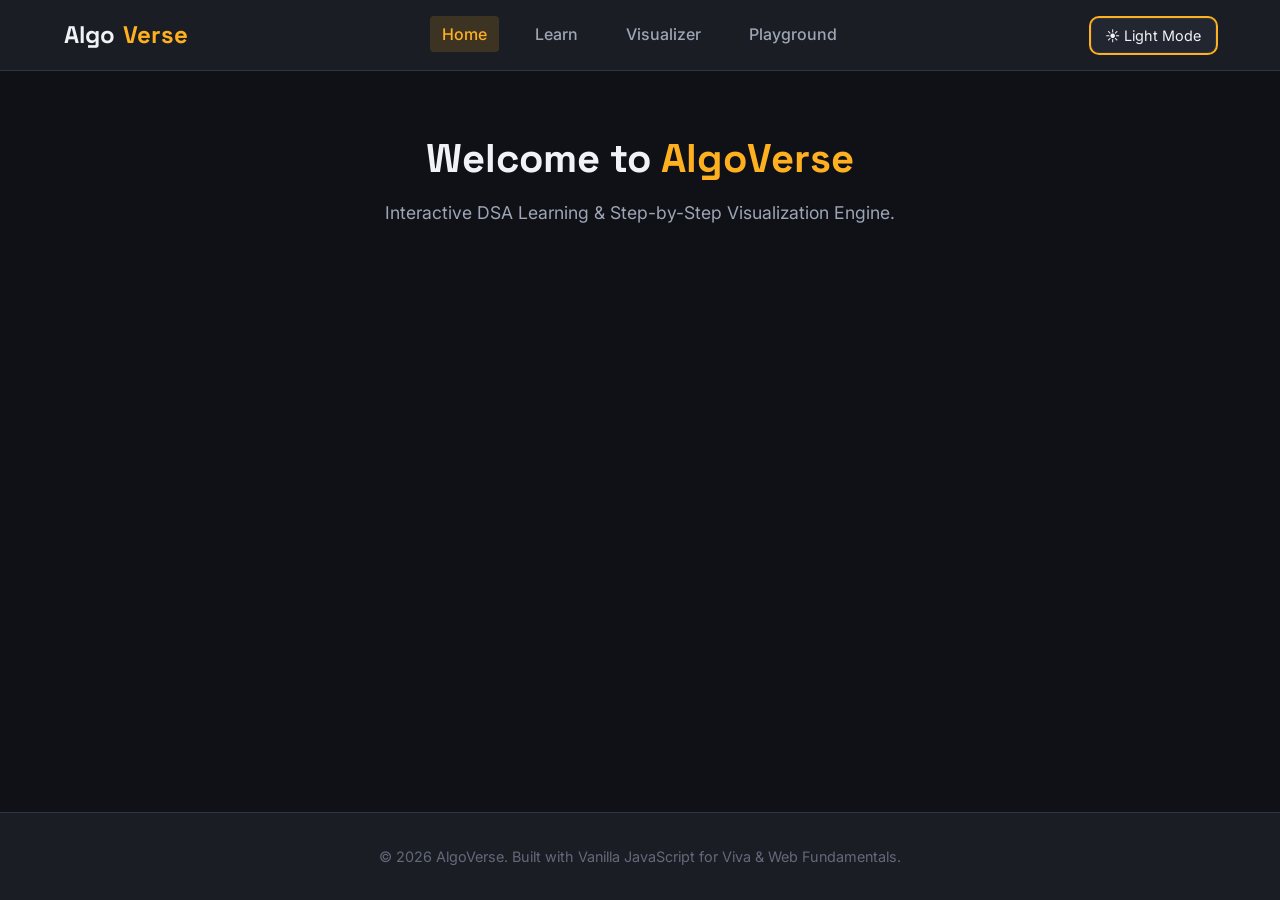
==== index.html @ 905f7f2e "setup design tokens, storage helper, dark/light theme system" ====
<!DOCTYPE html>
<html lang="en" data-theme="dark">
<head>
  <meta charset="UTF-8">
  <meta name="viewport" content="width=device-width, initial-scale=1.0">
  <title>AlgoVerse — Learn, Understand & Visualize DSA</title>
  <meta name="description" content="Interactive Data Structures & Algorithms learning and step-by-step visualizer platform built with Vanilla JavaScript.">
  
  <!-- Google Fonts -->
  <link rel="preconnect" href="https://fonts.googleapis.com">
  <link rel="preconnect" href="https://fonts.gstatic.com" crossorigin>
  <link href="https://fonts.googleapis.com/css2?family=Inter:wght@400;500;600;700&family=JetBrains+Mono:wght@400;500;700&family=Space+Grotesk:wght@600;700&display=swap" rel="stylesheet">
  
  <!-- Stylesheets -->
  <link rel="stylesheet" href="styles/tokens.css">
  <link rel="stylesheet" href="styles/base.css">
  <link rel="stylesheet" href="styles/layout.css">
</head>
<body>

  <!-- Navigation Header -->
  <header class="navbar">
    <div class="container nav-container">
      <a href="index.html" class="logo">
        Algo<span>Verse</span>
      </a>
      
      <nav>
        <ul class="nav-links">
          <li><a href="index.html" class="nav-link active">Home</a></li>
          <li><a href="learn.html" class="nav-link">Learn</a></li>
          <li><a href="visualizer.html" class="nav-link">Visualizer</a></li>
          <li><a href="playground.html" class="nav-link">Playground</a></li>
        </ul>
      </nav>

      <!-- Theme Switcher Button -->
      <button id="theme-toggle" class="theme-toggle-btn" aria-label="Toggle dark/light theme">
        ☀️ Light Mode
      </button>
    </div>
  </header>

  <!-- Main Content Shell -->
  <main class="container">
    <section class="hero-placeholder">
      <h1>Welcome to <span>AlgoVerse</span></h1>
      <p>Interactive DSA Learning & Step-by-Step Visualization Engine.</p>
    </section>
  </main>

  <!-- Footer -->
  <footer class="footer">
    <div class="container">
      <p>&copy; 2026 AlgoVerse. Built with Vanilla JavaScript for Viva & Web Fundamentals.</p>
    </div>
  </footer>

  <!-- Entry Script (ES Module) -->
  <script type="module">
    import { ThemeManager } from './scripts/core/theme.js';
    
    // Initialize Theme System when DOM is ready
    document.addEventListener('DOMContentLoaded', () => {
      const themeManager = new ThemeManager();
      themeManager.init();
    });
  </script>
</body>
</html>
---- styles/tokens.css ----
/* ==========================================
   AlgoVerse — Design Tokens (tokens.css)
   Graphite & Amber Theme System
   ========================================== */

:root {
  /* Dark Theme Colors (Default) */
  --bg-primary: #0f1117;
  --bg-surface: #1a1d24;
  --bg-card: #222631;
  
  --text-primary: #f0f2f5;
  --text-secondary: #9da5b4;
  --text-muted: #626a79;
  
  --accent-color: #ffb020;        /* Amber */
  --accent-hover: #e09816;
  --accent-subtle: rgba(255, 176, 32, 0.15);
  
  --border-color: #2e3440;
  --border-focus: #ffb020;
  
  /* Visualization Color Tokens */
  --viz-default: #3b82f6;        /* Blue */
  --viz-compare: #f59e0b;        /* Amber/Orange */
  --viz-swap: #ef4444;           /* Red */
  --viz-sorted: #10b981;         /* Emerald Green */
  --viz-pivot: #8b5cf6;          /* Purple */

  /* Simple Durations & Motion */
  --dur-fast: 150ms;
  --dur-base: 250ms;
  --ease-standard: ease;
  
  /* Layout Spacing & Radius */
  --radius-sm: 4px;
  --radius-md: 8px;
  --radius-lg: 12px;
  --max-width: 1200px;
}

/* Light Theme Override */
[data-theme="light"] {
  --bg-primary: #f8fafc;
  --bg-surface: #ffffff;
  --bg-card: #f1f5f9;
  
  --text-primary: #0f172a;
  --text-secondary: #475569;
  --text-muted: #94a3b8;
  
  --accent-color: #d97706;        /* Deep Amber */
  --accent-hover: #b45309;
  --accent-subtle: rgba(217, 119, 6, 0.15);
  
  --border-color: #e2e8f0;
  --border-focus: #d97706;
}
---- styles/base.css ----
/* ==========================================
   AlgoVerse — Base CSS Reset & Typography
   ========================================== */

* {
  margin: 0;
  padding: 0;
  box-sizing: border-box;
}

body {
  background-color: var(--bg-primary);
  color: var(--text-primary);
  font-family: 'Inter', system-ui, -apple-system, sans-serif;
  line-height: 1.6;
  min-height: 100vh;
  display: flex;
  flex-direction: column;
  transition: background-color var(--dur-base) var(--ease-standard),
              color var(--dur-base) var(--ease-standard);
}

h1, h2, h3, h4 {
  font-family: 'Space Grotesk', sans-serif;
  font-weight: 700;
  line-height: 1.2;
}

code, pre, .number-font {
  font-family: 'JetBrains Mono', monospace;
  font-variant-numeric: tabular-nums;
}

a {
  color: var(--accent-color);
  text-decoration: none;
  transition: color var(--dur-fast) var(--ease-standard);
}

a:hover {
  color: var(--accent-hover);
}

button {
  cursor: pointer;
  border: none;
  outline: 2px solid var(--border-focus);
  font-family: inherit;
}

/* Accessibility: Reduced Motion */
@media (prefers-reduced-motion: reduce) {
  *, ::before, ::after {
    transition-duration: 0.01ms !important;
    animation-duration: 0.01ms !important;
  }
}
---- styles/layout.css ----
/* ==========================================
   AlgoVerse — Layout Architecture
   ========================================== */

.container {
  width: 100%;
  max-width: var(--max-width);
  margin: 0 auto;
  padding: 0 1.5rem;
}

/* Header Navbar */
.navbar {
  background-color: var(--bg-surface);
  border-bottom: 1px solid var(--border-color);
  padding: 1rem 0;
  position: sticky;
  top: 0;
  z-index: 100;
}

.nav-container {
  display: flex;
  justify-content: space-between;
  align-items: center;
}

.logo {
  font-family: 'Space Grotesk', sans-serif;
  font-size: 1.5rem;
  font-weight: 700;
  color: var(--text-primary);
  display: flex;
  align-items: center;
  gap: 0.5rem;
}

.logo span {
  color: var(--accent-color);
}

.nav-links {
  display: flex;
  align-items: center;
  gap: 1.5rem;
  list-style: none;
}

.nav-link {
  color: var(--text-secondary);
  font-weight: 500;
  padding: 0.5rem 0.75rem;
  border-radius: var(--radius-sm);
  transition: all var(--dur-fast) var(--ease-standard);
}

.nav-link:hover, .nav-link.active {
  color: var(--accent-color);
  background-color: var(--accent-subtle);
}

/* Theme Toggle Button */
.theme-toggle-btn {
  background-color: var(--bg-card);
  color: var(--text-primary);
  border: 1px solid var(--border-color);
  padding: 0.5rem 0.85rem;
  border-radius: var(--radius-md);
  font-size: 0.9rem;
  display: flex;
  align-items: center;
  gap: 0.4rem;
  transition: all var(--dur-fast) var(--ease-standard);
}

.theme-toggle-btn:hover {
  border-color: var(--accent-color);
  transform: translateY(-1px);
}

/* Main Content Area */
main {
  flex: 1;
  padding: 3rem 0;
}

/* Hero Placeholder */
.hero-placeholder {
  text-align: center;
  padding: 4rem 1rem;
}

.hero-placeholder h1 {
  font-size: 2.5rem;
  margin-bottom: 1rem;
}

.hero-placeholder h1 span {
  color: var(--accent-color);
}

.hero-placeholder p {
  color: var(--text-secondary);
  font-size: 1.1rem;
}

/* Footer */
.footer {
  background-color: var(--bg-surface);
  border-top: 1px solid var(--border-color);
  padding: 2rem 0;
  text-align: center;
  color: var(--text-muted);
  font-size: 0.9rem;
}
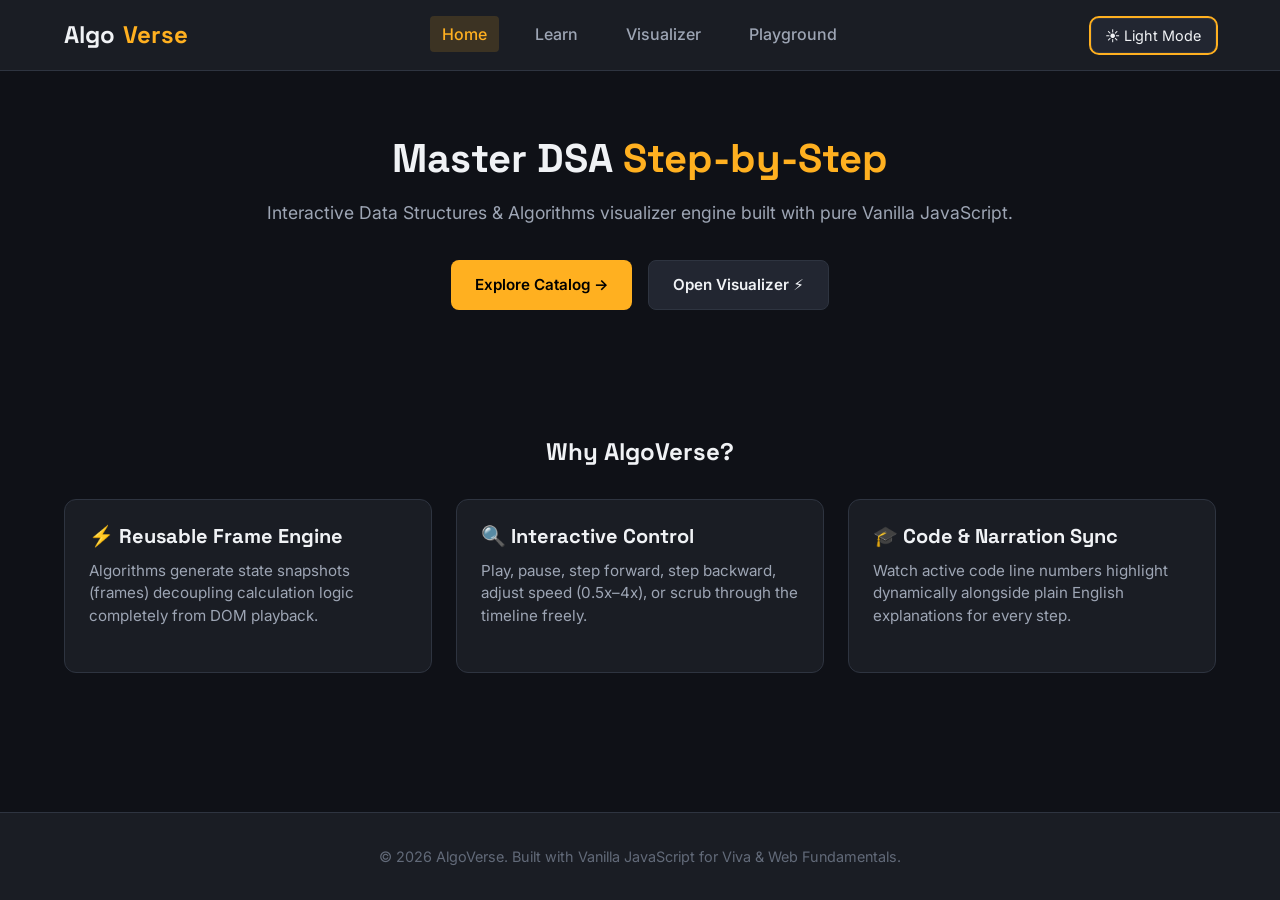
==== commit 3eda2afb: "added landing page, feature cards and dynamic catalog feature system" ====
--- a/index.html
+++ b/index.html
@@ -15,6 +15,7 @@
   <link rel="stylesheet" href="styles/tokens.css">
   <link rel="stylesheet" href="styles/base.css">
   <link rel="stylesheet" href="styles/layout.css">
+  <link rel="stylesheet" href="styles/components.css">
 </head>
 <body>
 
@@ -41,11 +42,55 @@
     </div>
   </header>
 
-  <!-- Main Content Shell -->
+  <!-- Main Landing Content -->
   <main class="container">
+    <!-- Hero Section -->
     <section class="hero-placeholder">
-      <h1>Welcome to <span>AlgoVerse</span></h1>
-      <p>Interactive DSA Learning & Step-by-Step Visualization Engine.</p>
+      <h1>Master DSA <span>Step-by-Step</span></h1>
+      <p>Interactive Data Structures & Algorithms visualizer engine built with pure Vanilla JavaScript.</p>
+      
+      <div style="margin-top: 2rem; display: flex; gap: 1rem; justify-content: center;">
+        <a href="learn.html" class="btn btn-primary">
+          Explore Catalog →
+        </a>
+        <a href="visualizer.html?topic=sorting&algo=bubble-sort" class="btn btn-secondary">
+          Open Visualizer ⚡
+        </a>
+      </div>
+    </section>
+
+    <!-- Key Feature Grid -->
+    <section style="margin-top: 4rem;">
+      <h2 style="text-align: center; margin-bottom: 2rem;">Why AlgoVerse?</h2>
+      
+      <div class="card-grid">
+        <div class="card">
+          <div>
+            <div class="card-header">
+              <h3 class="card-title">⚡ Reusable Frame Engine</h3>
+            </div>
+            <p class="card-desc">Algorithms generate state snapshots (frames) decoupling calculation logic completely from DOM playback.</p>
+          </div>
+        </div>
+
+        <div class="card">
+          <div>
+            <div class="card-header">
+              <h3 class="card-title">🔍 Interactive Control</h3>
+            </div>
+            <p class="card-desc">Play, pause, step forward, step backward, adjust speed (0.5x–4x), or scrub through the timeline freely.</p>
+          </div>
+        </div>
+
+        <div class="card">
+          <div>
+            <div class="card-header">
+              <h3 class="card-title">🎓 Code & Narration Sync</h3>
+            </div>
+            <p class="card-desc">Watch active code line numbers highlight dynamically alongside plain English explanations for every step.</p>
+          </div>
+        </div>
+      </div>
     </section>
   </main>
 
@@ -56,11 +101,10 @@
     </div>
   </footer>
 
-  <!-- Entry Script (ES Module) -->
+  <!-- Entry Script -->
   <script type="module">
     import { ThemeManager } from './scripts/core/theme.js';
     
-    // Initialize Theme System when DOM is ready
     document.addEventListener('DOMContentLoaded', () => {
       const themeManager = new ThemeManager();
       themeManager.init();
--- a/styles/tokens.css
+++ b/styles/tokens.css
@@ -1,7 +1,5 @@
-/* ==========================================
-   AlgoVerse — Design Tokens (tokens.css)
-   Graphite & Amber Theme System
-   ========================================== */
+/* AlgoVerse — Design Tokens (tokens.css)
+Graphite & Amber Theme System */
 
 :root {
   /* Dark Theme Colors (Default) */
--- a/styles/base.css
+++ b/styles/base.css
@@ -1,7 +1,4 @@
-/* ==========================================
-   AlgoVerse — Base CSS Reset & Typography
-   ========================================== */
-
+/* AlgoVerse — Base CSS Reset & Typography*/
 * {
   margin: 0;
   padding: 0;
--- a/styles/layout.css
+++ b/styles/layout.css
@@ -1,6 +1,4 @@
-/* ==========================================
-   AlgoVerse — Layout Architecture
-   ========================================== */
+/*AlgoVerse — Layout Architecture */
 
 .container {
   width: 100%;
--- a/styles/components.css
+++ b/styles/components.css
@@ -0,0 +1,181 @@
+/* AlgoVerse — Reusable UI Components*/
+/* Buttons */
+.btn {
+  display: inline-flex;
+  align-items: center;
+  gap: 0.5rem;
+  padding: 0.75rem 1.5rem;
+  border-radius: var(--radius-md);
+  font-weight: 600;
+  font-size: 0.95rem;
+  transition: all var(--dur-fast) var(--ease-standard);
+  text-decoration: none;
+  cursor: pointer;
+}
+
+.btn-primary {
+  background-color: var(--accent-color);
+  color: #000000;
+}
+
+.btn-primary:hover {
+  background-color: var(--accent-hover);
+  color: #000000;
+  transform: translateY(-2px);
+}
+
+.btn-secondary {
+  background-color: var(--bg-card);
+  color: var(--text-primary);
+  border: 1px solid var(--border-color);
+}
+
+.btn-secondary:hover {
+  border-color: var(--accent-color);
+  color: var(--accent-color);
+  transform: translateY(-2px);
+}
+
+/* Card Grid Layout */
+.card-grid {
+  display: grid;
+  grid-template-columns: repeat(auto-fit, minmax(300px, 1fr));
+  gap: 1.5rem;
+  margin-top: 2rem;
+}
+
+/* Generic Card Component */
+.card {
+  background-color: var(--bg-surface);
+  border: 1px solid var(--border-color);
+  border-radius: var(--radius-lg);
+  padding: 1.5rem;
+  display: flex;
+  flex-direction: column;
+  justify-content: space-between;
+  transition: transform var(--dur-fast) var(--ease-standard),
+              border-color var(--dur-fast) var(--ease-standard),
+              background-color var(--dur-base) var(--ease-standard);
+}
+
+.card:hover {
+  transform: translateY(-4px);
+  border-color: var(--accent-color);
+}
+
+.card-header {
+  display: flex;
+  justify-content: space-between;
+  align-items: flex-start;
+  margin-bottom: 0.75rem;
+}
+
+.card-title {
+  font-size: 1.25rem;
+  color: var(--text-primary);
+}
+
+.card-desc {
+  color: var(--text-secondary);
+  font-size: 0.95rem;
+  margin-bottom: 1.25rem;
+  line-height: 1.5;
+}
+
+.card-footer {
+  display: flex;
+  justify-content: space-between;
+  align-items: center;
+  padding-top: 1rem;
+  border-top: 1px solid var(--border-color);
+}
+
+/* Badges & Tags */
+.badge {
+  display: inline-block;
+  padding: 0.25rem 0.6rem;
+  border-radius: var(--radius-sm);
+  font-size: 0.75rem;
+  font-weight: 600;
+  text-transform: uppercase;
+  letter-spacing: 0.05em;
+}
+
+.badge-sorting {
+  background-color: rgba(245, 158, 11, 0.15);
+  color: #f59e0b;
+}
+
+.badge-searching {
+  background-color: rgba(59, 130, 246, 0.15);
+  color: #3b82f6;
+}
+
+.badge-structures {
+  background-color: rgba(16, 185, 129, 0.15);
+  color: #10b981;
+}
+
+.badge-complexity {
+  font-family: 'JetBrains Mono', monospace;
+  background-color: var(--bg-card);
+  color: var(--text-muted);
+  border: 1px solid var(--border-color);
+}
+
+/* Search Bar & Filter Controls */
+.filter-bar {
+  display: flex;
+  flex-direction: column;
+  gap: 1rem;
+  margin-bottom: 2rem;
+}
+
+@media (min-width: 640px) {
+  .filter-bar {
+    flex-direction: row;
+    justify-content: space-between;
+    align-items: center;
+  }
+}
+
+.search-input {
+  background-color: var(--bg-surface);
+  color: var(--text-primary);
+  border: 1px solid var(--border-color);
+  padding: 0.75rem 1rem;
+  border-radius: var(--radius-md);
+  font-size: 0.95rem;
+  width: 100%;
+  max-width: 400px;
+  outline: none;
+  transition: border-color var(--dur-fast) var(--ease-standard);
+}
+
+.search-input:focus {
+  border-color: var(--border-focus);
+}
+
+.filter-pills {
+  display: flex;
+  gap: 0.5rem;
+  flex-wrap: wrap;
+}
+
+.pill-btn {
+  background-color: var(--bg-card);
+  color: var(--text-secondary);
+  border: 1px solid var(--border-color);
+  padding: 0.4rem 1rem;
+  border-radius: 9999px;
+  font-size: 0.85rem;
+  font-weight: 500;
+  transition: all var(--dur-fast) var(--ease-standard);
+  cursor: pointer;
+}
+
+.pill-btn:hover, .pill-btn.active {
+  background-color: var(--accent-color);
+  color: #000000;
+  border-color: var(--accent-color);
+}
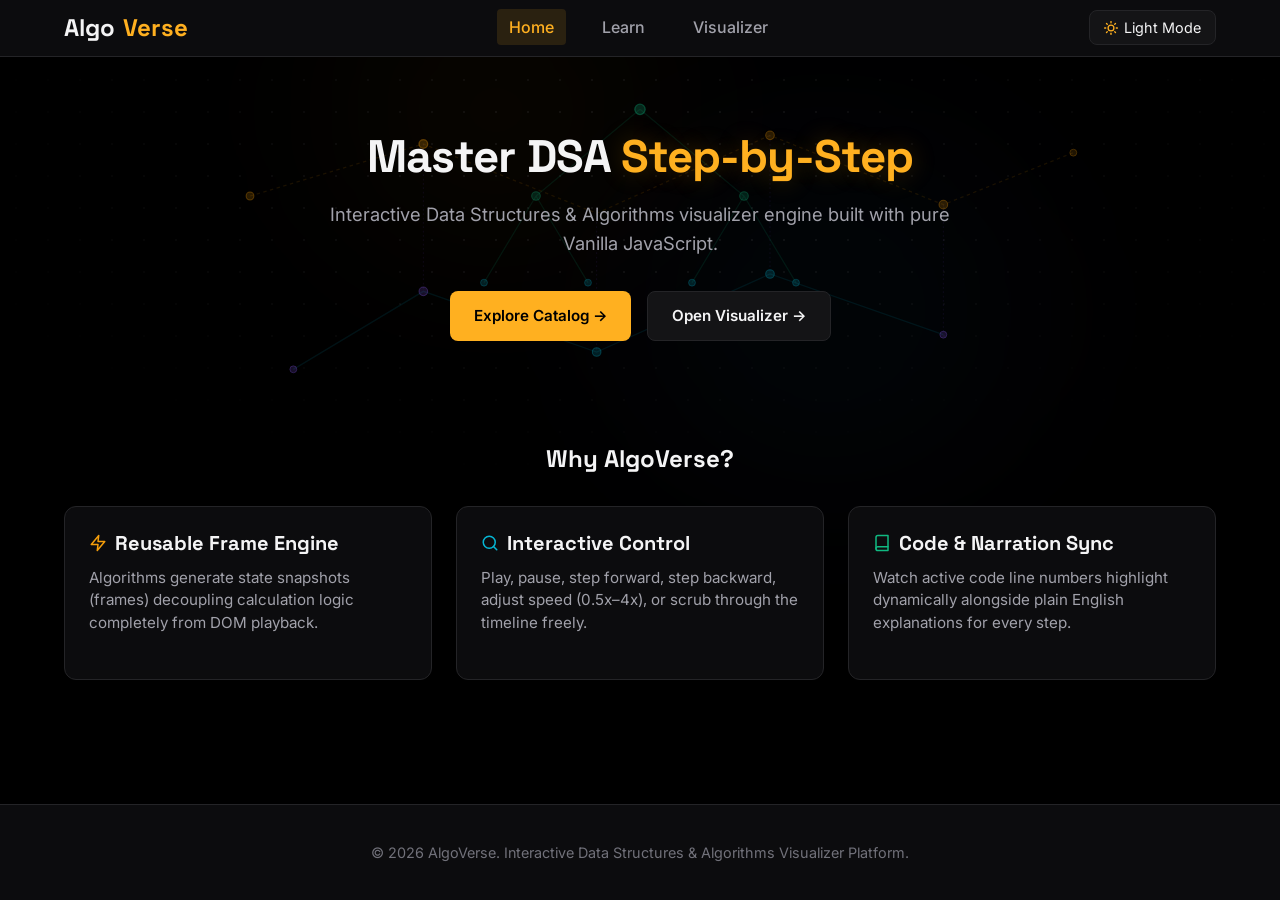
==== commit d6164882: "complete algoverse visualizer platform" ====
--- a/index.html
+++ b/index.html
@@ -31,43 +31,80 @@
           <li><a href="index.html" class="nav-link active">Home</a></li>
           <li><a href="learn.html" class="nav-link">Learn</a></li>
           <li><a href="visualizer.html" class="nav-link">Visualizer</a></li>
-          <li><a href="playground.html" class="nav-link">Playground</a></li>
         </ul>
       </nav>
 
       <!-- Theme Switcher Button -->
       <button id="theme-toggle" class="theme-toggle-btn" aria-label="Toggle dark/light theme">
-        ☀️ Light Mode
+        <svg class="theme-toggle-icon" width="14" height="14" viewBox="0 0 24 24" fill="none" stroke="currentColor" stroke-width="2.2" stroke-linecap="round" stroke-linejoin="round"><circle cx="12" cy="12" r="5"/><line x1="12" y1="1" x2="12" y2="3"/><line x1="12" y1="21" x2="12" y2="23"/><line x1="4.22" y1="4.22" x2="5.64" y2="5.64"/><line x1="18.36" y1="18.36" x2="19.78" y2="19.78"/><line x1="1" y1="12" x2="3" y2="12"/><line x1="21" y1="12" x2="23" y2="12"/><line x1="4.22" y1="19.78" x2="5.64" y2="18.36"/><line x1="18.36" y1="5.64" x2="19.78" y2="4.22"/></svg>
+        <span>Light Mode</span>
       </button>
     </div>
   </header>
 
+  <!-- Ambient DSA Geometric Visual Background -->
+  <div class="hero-dsa-backdrop" aria-hidden="true">
+    <div class="dsa-ambient-radial-glow glow-1"></div>
+    <div class="dsa-ambient-radial-glow glow-2"></div>
+    <div class="dsa-grid-pattern"></div>
+    <svg class="dsa-constellation-svg" viewBox="0 0 1200 600" fill="none" xmlns="http://www.w3.org/2000/svg">
+      <!-- Network Nodes & Connecting Edges -->
+      <path d="M150 180 L350 120 L550 200 L750 110 L950 190 L1100 130" stroke="rgba(245, 158, 11, 0.12)" stroke-width="1.5" stroke-dasharray="4 4"/>
+      <path d="M200 380 L350 290 L550 360 L750 270 L950 340" stroke="rgba(6, 182, 212, 0.12)" stroke-width="1.5"/>
+      <path d="M350 120 L350 290 M550 200 L550 360 M750 110 L750 270 M950 190 L950 340" stroke="rgba(139, 92, 246, 0.1)" stroke-width="1.2" stroke-dasharray="2 3"/>
+      <!-- Tree Branching -->
+      <path d="M600 80 L480 180 M600 80 L720 180 M480 180 L420 280 M480 180 L540 280 M720 180 L660 280 M720 180 L780 280" stroke="rgba(16, 185, 129, 0.13)" stroke-width="1.5"/>
+      
+      <!-- Nodes / Vertices -->
+      <circle cx="600" cy="80" r="6" fill="#10b981" fill-opacity="0.25" stroke="#10b981" stroke-width="1.5" stroke-opacity="0.4"/>
+      <circle cx="480" cy="180" r="5" fill="#10b981" fill-opacity="0.2" stroke="#10b981" stroke-width="1.2" stroke-opacity="0.35"/>
+      <circle cx="720" cy="180" r="5" fill="#10b981" fill-opacity="0.2" stroke="#10b981" stroke-width="1.2" stroke-opacity="0.35"/>
+      <circle cx="420" cy="280" r="4" fill="#06b6d4" fill-opacity="0.2" stroke="#06b6d4" stroke-width="1" stroke-opacity="0.3"/>
+      <circle cx="540" cy="280" r="4" fill="#06b6d4" fill-opacity="0.2" stroke="#06b6d4" stroke-width="1" stroke-opacity="0.3"/>
+      <circle cx="660" cy="280" r="4" fill="#06b6d4" fill-opacity="0.2" stroke="#06b6d4" stroke-width="1" stroke-opacity="0.3"/>
+      <circle cx="780" cy="280" r="4" fill="#06b6d4" fill-opacity="0.2" stroke="#06b6d4" stroke-width="1" stroke-opacity="0.3"/>
+      <circle cx="150" cy="180" r="4.5" fill="#f59e0b" fill-opacity="0.2" stroke="#f59e0b" stroke-width="1.2" stroke-opacity="0.35"/>
+      <circle cx="350" cy="120" r="5" fill="#f59e0b" fill-opacity="0.25" stroke="#f59e0b" stroke-width="1.5" stroke-opacity="0.4"/>
+      <circle cx="750" cy="110" r="5" fill="#f59e0b" fill-opacity="0.2" stroke="#f59e0b" stroke-width="1.2" stroke-opacity="0.35"/>
+      <circle cx="950" cy="190" r="5" fill="#f59e0b" fill-opacity="0.2" stroke="#f59e0b" stroke-width="1.2" stroke-opacity="0.35"/>
+      <circle cx="1100" cy="130" r="4" fill="#f59e0b" fill-opacity="0.15" stroke="#f59e0b" stroke-width="1" stroke-opacity="0.3"/>
+      <circle cx="200" cy="380" r="4" fill="#8b5cf6" fill-opacity="0.2" stroke="#8b5cf6" stroke-width="1" stroke-opacity="0.35"/>
+      <circle cx="350" cy="290" r="5" fill="#8b5cf6" fill-opacity="0.2" stroke="#8b5cf6" stroke-width="1.2" stroke-opacity="0.35"/>
+      <circle cx="550" cy="360" r="5" fill="#06b6d4" fill-opacity="0.2" stroke="#06b6d4" stroke-width="1.2" stroke-opacity="0.35"/>
+      <circle cx="750" cy="270" r="5" fill="#06b6d4" fill-opacity="0.2" stroke="#06b6d4" stroke-width="1.2" stroke-opacity="0.35"/>
+      <circle cx="950" cy="340" r="4" fill="#8b5cf6" fill-opacity="0.2" stroke="#8b5cf6" stroke-width="1" stroke-opacity="0.35"/>
+    </svg>
+  </div>
+
   <!-- Main Landing Content -->
-  <main class="container">
+  <main class="container home-main-container">
     <!-- Hero Section -->
     <section class="hero-placeholder">
       <h1>Master DSA <span>Step-by-Step</span></h1>
       <p>Interactive Data Structures & Algorithms visualizer engine built with pure Vanilla JavaScript.</p>
       
-      <div style="margin-top: 2rem; display: flex; gap: 1rem; justify-content: center;">
+      <div style="margin-top: 2rem; display: flex; gap: 1rem; justify-content: center; flex-wrap: wrap;">
         <a href="learn.html" class="btn btn-primary">
-          Explore Catalog →
+          Explore Catalog &rarr;
         </a>
         <a href="visualizer.html?topic=sorting&algo=bubble-sort" class="btn btn-secondary">
-          Open Visualizer ⚡
+          Open Visualizer &rarr;
         </a>
       </div>
     </section>
 
     <!-- Key Feature Grid -->
-    <section style="margin-top: 4rem;">
+    <section style="margin-top: 3.5rem; margin-bottom: 4rem;">
       <h2 style="text-align: center; margin-bottom: 2rem;">Why AlgoVerse?</h2>
       
       <div class="card-grid">
         <div class="card">
           <div>
             <div class="card-header">
-              <h3 class="card-title">⚡ Reusable Frame Engine</h3>
+              <h3 class="card-title" style="display: flex; align-items: center; gap: 0.5rem;">
+                <svg width="18" height="18" viewBox="0 0 24 24" fill="none" stroke="#f59e0b" stroke-width="2" stroke-linecap="round" stroke-linejoin="round"><polygon points="13 2 3 14 12 14 11 22 21 10 12 10 13 2"/></svg>
+                Reusable Frame Engine
+              </h3>
             </div>
             <p class="card-desc">Algorithms generate state snapshots (frames) decoupling calculation logic completely from DOM playback.</p>
           </div>
@@ -76,7 +113,10 @@
         <div class="card">
           <div>
             <div class="card-header">
-              <h3 class="card-title">🔍 Interactive Control</h3>
+              <h3 class="card-title" style="display: flex; align-items: center; gap: 0.5rem;">
+                <svg width="18" height="18" viewBox="0 0 24 24" fill="none" stroke="#06b6d4" stroke-width="2" stroke-linecap="round" stroke-linejoin="round"><circle cx="11" cy="11" r="8"/><line x1="21" y1="21" x2="16.65" y2="16.65"/></svg>
+                Interactive Control
+              </h3>
             </div>
             <p class="card-desc">Play, pause, step forward, step backward, adjust speed (0.5x–4x), or scrub through the timeline freely.</p>
           </div>
@@ -85,7 +125,10 @@
         <div class="card">
           <div>
             <div class="card-header">
-              <h3 class="card-title">🎓 Code & Narration Sync</h3>
+              <h3 class="card-title" style="display: flex; align-items: center; gap: 0.5rem;">
+                <svg width="18" height="18" viewBox="0 0 24 24" fill="none" stroke="#10b981" stroke-width="2" stroke-linecap="round" stroke-linejoin="round"><path d="M4 19.5A2.5 2.5 0 0 1 6.5 17H20"/><path d="M6.5 2H20v20H6.5A2.5 2.5 0 0 1 4 19.5v-15A2.5 2.5 0 0 1 6.5 2z"/></svg>
+                Code & Narration Sync
+              </h3>
             </div>
             <p class="card-desc">Watch active code line numbers highlight dynamically alongside plain English explanations for every step.</p>
           </div>
@@ -97,7 +140,7 @@
   <!-- Footer -->
   <footer class="footer">
     <div class="container">
-      <p>&copy; 2026 AlgoVerse. Built with Vanilla JavaScript for Viva & Web Fundamentals.</p>
+      <p>&copy; 2026 AlgoVerse. Interactive Data Structures & Algorithms Visualizer Platform.</p>
     </div>
   </footer>
 
@@ -111,4 +154,4 @@
     });
   </script>
 </body>
-</html>
+</html>
--- a/styles/tokens.css
+++ b/styles/tokens.css
@@ -1,29 +1,29 @@
 /* AlgoVerse — Design Tokens (tokens.css)
-Graphite & Amber Theme System */
+   Jet Black & Amber Theme System */
 
 :root {
-  /* Dark Theme Colors (Default) */
-  --bg-primary: #0f1117;
-  --bg-surface: #1a1d24;
-  --bg-card: #222631;
+  /* Dark Theme Colors (Default) — Jet Black OLED System */
+  --bg-primary: #000000;         /* Pitch Jet Black Canvas (replaces bluish #0f1117) */
+  --bg-surface: #0c0c0e;         /* Elevated Surface for Navbar, Outer Containers & Viewports */
+  --bg-card: #141416;            /* Neutral Dark Charcoal for Cards & Control Clusters */
   
-  --text-primary: #f0f2f5;
-  --text-secondary: #9da5b4;
-  --text-muted: #626a79;
+  --text-primary: #f4f4f5;       /* Crisp High-Contrast White */
+  --text-secondary: #a1a1aa;     /* Neutral Zinc Secondary Text (removes blue undertones) */
+  --text-muted: #71717a;         /* Neutral Zinc Muted Text */
   
-  --accent-color: #ffb020;        /* Amber */
+  --accent-color: #ffb020;       /* Amber Accent */
   --accent-hover: #e09816;
-  --accent-subtle: rgba(255, 176, 32, 0.15);
+  --accent-subtle: rgba(255, 176, 32, 0.12);
   
-  --border-color: #2e3440;
+  --border-color: #242427;       /* Neutral Charcoal Border (replaces Nord blue-gray #2e3440) */
   --border-focus: #ffb020;
   
-  /* Visualization Color Tokens */
-  --viz-default: #3b82f6;        /* Blue */
+  /* Visualization Color Tokens (Vivid & High-Contrast against Pitch Black) */
+  --viz-default: #38bdf8;        /* Sky Blue */
   --viz-compare: #f59e0b;        /* Amber/Orange */
-  --viz-swap: #ef4444;           /* Red */
+  --viz-swap: #ef4444;           /* Vivid Red */
   --viz-sorted: #10b981;         /* Emerald Green */
-  --viz-pivot: #8b5cf6;          /* Purple */
+  --viz-pivot: #a855f7;          /* Purple */
 
   /* Simple Durations & Motion */
   --dur-fast: 150ms;
--- a/styles/base.css
+++ b/styles/base.css
@@ -41,8 +41,13 @@
 button {
   cursor: pointer;
   border: none;
+  outline: none;
+  font-family: inherit;
+}
+
+button:focus-visible {
   outline: 2px solid var(--border-focus);
-  font-family: inherit;
+  outline-offset: 2px;
 }
 
 /* Accessibility: Reduced Motion */
--- a/styles/layout.css
+++ b/styles/layout.css
@@ -11,7 +11,7 @@
 .navbar {
   background-color: var(--bg-surface);
   border-bottom: 1px solid var(--border-color);
-  padding: 1rem 0;
+  padding: 0.55rem 0;
   position: sticky;
   top: 0;
   z-index: 100;
@@ -73,41 +73,174 @@
 
 .theme-toggle-btn:hover {
   border-color: var(--accent-color);
-  transform: translateY(-1px);
+  transform: translateY(-2px) scale(1.03);
+  box-shadow: 0 0 12px var(--accent-subtle);
 }
 
 /* Main Content Area */
 main {
   flex: 1;
-  padding: 3rem 0;
+  padding: 0.75rem 0 2rem;
+}
+
+.catalog-page-container {
+  padding-bottom: 4rem;
+}
+
+/* Top Concept Container for Array Viewport Reorganization */
+#top-concept-container:not(:empty) {
+  margin-bottom: 0.85rem;
+}
+
+#top-concept-container .concept-header-card {
+  margin-bottom: 0;
+}
+
+/* Universal Workbench Layout */
+.visualizer-workbench {
+  width: 100%;
+}
+
+.workbench-controls-col {
+  width: 100%;
+}
+
+.workbench-visualizer-col {
+  width: 100%;
+}
+
+/* Split Workbench Layout for Stack, Queue, Hash Table, Sorting, Searching, Recursion & String (Left Controls, Right Visualizer) */
+@media (min-width: 960px) {
+  .visualizer-workbench.split-active {
+    display: grid;
+    grid-template-columns: minmax(360px, 460px) 1fr;
+    gap: 1.5rem;
+    align-items: start;
+    margin-bottom: 1.25rem;
+  }
+
+  .visualizer-workbench.split-active .workbench-controls-col .input-control-card {
+    margin-bottom: 0;
+  }
+
+  .visualizer-workbench.split-active .workbench-visualizer-col #visualization-viewport {
+    min-height: 380px;
+    display: flex;
+    align-items: stretch;
+    justify-content: center;
+  }
+
+  .visualizer-workbench.split-active .workbench-visualizer-col #visualization-viewport:has(.stack-visualizer-container),
+  .visualizer-workbench.split-active .workbench-visualizer-col #visualization-viewport:has(.queue-visualizer-stage),
+  .visualizer-workbench.split-active .workbench-visualizer-col #visualization-viewport:has(.hash-table-viewport),
+  .visualizer-workbench.split-active .workbench-visualizer-col #visualization-viewport:has(.string-viewport-card),
+  .visualizer-workbench.split-active .workbench-visualizer-col #visualization-viewport:has(.recursion-visualizer-grid) {
+    min-height: 420px;
+    align-items: center;
+  }
+}
+
+/* Theme Toggle Icon */
+.theme-toggle-icon {
+  display: inline-block;
+  vertical-align: middle;
+  color: var(--accent-color);
+  flex-shrink: 0;
+}
+
+/* ==================== HOME PAGE DSA AMBIENT BACKDROP ==================== */
+.hero-dsa-backdrop {
+  position: absolute;
+  top: 0;
+  left: 0;
+  right: 0;
+  height: 620px;
+  overflow: hidden;
+  pointer-events: none;
+  z-index: 0;
+}
+
+.home-main-container {
+  position: relative;
+  z-index: 1;
+}
+
+.dsa-ambient-radial-glow {
+  position: absolute;
+  border-radius: 50%;
+  filter: blur(80px);
+  opacity: 0.6;
+  pointer-events: none;
+}
+
+.dsa-ambient-radial-glow.glow-1 {
+  top: -80px;
+  left: 20%;
+  width: 480px;
+  height: 380px;
+  background: radial-gradient(circle, rgba(245, 158, 11, 0.08) 0%, rgba(245, 158, 11, 0.02) 60%, transparent 100%);
+}
+
+.dsa-ambient-radial-glow.glow-2 {
+  top: 100px;
+  right: 15%;
+  width: 520px;
+  height: 420px;
+  background: radial-gradient(circle, rgba(6, 182, 212, 0.07) 0%, rgba(139, 92, 246, 0.03) 60%, transparent 100%);
+}
+
+.dsa-grid-pattern {
+  position: absolute;
+  inset: 0;
+  background-image: radial-gradient(rgba(255, 255, 255, 0.06) 1px, transparent 1px);
+  background-size: 32px 32px;
+  mask-image: radial-gradient(ellipse 70% 60% at 50% 30%, black 20%, transparent 80%);
+  -webkit-mask-image: radial-gradient(ellipse 70% 60% at 50% 30%, black 20%, transparent 80%);
+}
+
+.dsa-constellation-svg {
+  position: absolute;
+  top: 40px;
+  left: 50%;
+  transform: translateX(-50%);
+  width: 1200px;
+  height: 520px;
+  opacity: 0.85;
 }
 
 /* Hero Placeholder */
 .hero-placeholder {
   text-align: center;
-  padding: 4rem 1rem;
+  padding: 4.5rem 1rem 3rem;
+  position: relative;
 }
 
 .hero-placeholder h1 {
-  font-size: 2.5rem;
+  font-size: 2.85rem;
   margin-bottom: 1rem;
+  letter-spacing: -0.02em;
 }
 
 .hero-placeholder h1 span {
   color: var(--accent-color);
+  text-shadow: 0 0 25px rgba(245, 158, 11, 0.25);
 }
 
 .hero-placeholder p {
   color: var(--text-secondary);
-  font-size: 1.1rem;
+  font-size: 1.15rem;
+  max-width: 650px;
+  margin: 0 auto;
 }
 
 /* Footer */
 .footer {
   background-color: var(--bg-surface);
   border-top: 1px solid var(--border-color);
-  padding: 2rem 0;
+  padding: 2.25rem 0;
   text-align: center;
   color: var(--text-muted);
   font-size: 0.9rem;
-}
+  position: relative;
+  z-index: 2;
+}
--- a/styles/components.css
+++ b/styles/components.css
@@ -33,7 +33,8 @@
 .btn-secondary:hover {
   border-color: var(--accent-color);
   color: var(--accent-color);
-  transform: translateY(-2px);
+  transform: translateY(-2px) scale(1.03);
+  box-shadow: 0 0 12px var(--accent-subtle);
 }
 
 /* Card Grid Layout */
@@ -42,6 +43,7 @@
   grid-template-columns: repeat(auto-fit, minmax(300px, 1fr));
   gap: 1.5rem;
   margin-top: 2rem;
+  margin-bottom: 4rem; /* Clear gap between last row of cards and footer */
 }
 
 /* Generic Card Component */
@@ -54,8 +56,8 @@
   flex-direction: column;
   justify-content: space-between;
   transition: transform var(--dur-fast) var(--ease-standard),
-              border-color var(--dur-fast) var(--ease-standard),
-              background-color var(--dur-base) var(--ease-standard);
+    border-color var(--dur-fast) var(--ease-standard),
+    background-color var(--dur-base) var(--ease-standard);
 }
 
 .card:hover {
@@ -86,8 +88,18 @@
   display: flex;
   justify-content: space-between;
   align-items: center;
+  gap: 0.75rem;
   padding-top: 1rem;
   border-top: 1px solid var(--border-color);
+  margin-top: auto;
+}
+
+.card-footer .btn {
+  white-space: nowrap;
+  flex-shrink: 0;
+  display: inline-flex;
+  align-items: center;
+  justify-content: center;
 }
 
 /* Badges & Tags */
@@ -174,8 +186,4510 @@
   cursor: pointer;
 }
 
-.pill-btn:hover, .pill-btn.active {
+.pill-btn:hover,
+.pill-btn.active {
   background-color: var(--accent-color);
   color: #000000;
   border-color: var(--accent-color);
 }
+
+
+
+/*Transport Controls Component Styles */
+
+.transport-bar {
+  background-color: var(--bg-surface);
+  border: 1px solid var(--border-color);
+  border-radius: var(--radius-md);
+  padding: 0.5rem 0.85rem;
+  display: flex;
+  flex-direction: column;
+  gap: 0.45rem;
+  margin-top: 0.4rem;
+  margin-bottom: 0.4rem;
+}
+
+.transport-controls-row {
+  display: flex;
+  justify-content: space-between;
+  align-items: center;
+  flex-wrap: wrap;
+  gap: 1rem;
+}
+
+.transport-btn-group {
+  display: flex;
+  align-items: center;
+  gap: 0.5rem;
+}
+
+.transport-btn {
+  background-color: var(--bg-card);
+  color: var(--text-primary);
+  border: 1px solid var(--border-color);
+  padding: 0.5rem 1rem;
+  border-radius: var(--radius-md);
+  font-size: 0.9rem;
+  font-weight: 600;
+  display: inline-flex;
+  align-items: center;
+  gap: 0.4rem;
+  transition: all var(--dur-fast) var(--ease-standard);
+  cursor: pointer;
+}
+
+.transport-btn:hover {
+  border-color: var(--accent-color);
+  color: var(--accent-color);
+}
+
+.transport-btn.active {
+  background-color: var(--accent-color);
+  color: #000000;
+  border-color: var(--accent-color);
+}
+
+.speed-select {
+  background-color: var(--bg-card);
+  color: var(--text-primary);
+  border: 1px solid var(--border-color);
+  padding: 0.5rem 0.75rem;
+  border-radius: var(--radius-md);
+  font-size: 0.85rem;
+  font-weight: 500;
+  outline: none;
+  cursor: pointer;
+}
+
+.speed-select:focus {
+  border-color: var(--border-focus);
+}
+
+.timeline-row {
+  display: flex;
+  align-items: center;
+  gap: 1rem;
+}
+
+.scrubber-slider {
+  flex: 1;
+  accent-color: var(--accent-color);
+  height: 6px;
+  cursor: pointer;
+}
+
+.step-badge {
+  font-family: 'JetBrains Mono', monospace;
+  font-size: 0.85rem;
+  color: var(--text-muted);
+  min-width: 110px;
+  text-align: right;
+}
+
+
+
+/* ==========================================
+   Visualizer Viewport & Array Bars Styles
+   ========================================== */
+
+.visualizer-header {
+  margin-bottom: 0.45rem;
+  display: flex;
+  justify-content: space-between;
+  align-items: center;
+  flex-wrap: wrap;
+  gap: 0.5rem;
+}
+
+.visualizer-header h1 {
+  font-size: 1.65rem !important;
+  margin-bottom: 0.15rem !important;
+}
+
+.visualization-viewport {
+  background-color: var(--bg-surface);
+  border: 1px solid var(--border-color);
+  border-radius: var(--radius-lg);
+  height: 275px;
+  width: 100%;
+  padding: 3.5rem 1.25rem 0.75rem; /* extra top for pointer badge stacks */
+  display: flex;
+  align-items: stretch;
+  justify-content: center;
+  gap: 0.65rem;
+  position: relative;
+  overflow: visible; /* allow stacked pointer badges to show above */
+}
+
+.visualization-viewport:has(.array-boxes-row),
+.visualization-viewport:has(.matrix-visualizer-container),
+.visualization-viewport:has(.ll-visualization-chain),
+.visualization-viewport:has(.ll-visualization-wrapper),
+.visualization-viewport:has(.string-viewport-card),
+.visualization-viewport:has(.hash-table-viewport),
+.visualization-viewport:has(.stack-visualizer-container),
+.visualization-viewport:has(.queue-visualizer-stage),
+.visualization-viewport:has(.recursion-visualizer-grid) {
+  height: auto;
+  min-height: 150px;
+  align-items: center;
+  padding: 0.85rem 1rem;
+  overflow: visible;
+}
+
+
+.bar-wrapper {
+  flex: 1;
+  max-width: 60px;
+  height: 100%;
+  display: flex;
+  flex-direction: column;
+  justify-content: flex-end;
+  align-items: center;
+  position: relative;
+}
+
+.bar {
+  width: 100%;
+  background-color: var(--viz-default);
+  border-radius: var(--radius-sm) var(--radius-sm) 0 0;
+  transition: height var(--dur-base) var(--ease-standard),
+    background-color var(--dur-fast) var(--ease-standard),
+    transform var(--dur-fast) var(--ease-standard);
+  display: flex;
+  justify-content: center;
+  align-items: flex-start;
+  padding-top: 0.25rem;
+}
+
+.bar-val {
+  font-family: 'JetBrains Mono', monospace;
+  font-size: 0.75rem;
+  font-weight: 700;
+  color: #ffffff;
+  text-shadow: 0 1px 2px rgba(0, 0, 0, 0.8);
+}
+
+.bar.highlight-compare {
+  background-color: var(--viz-compare);
+  transform: scaleY(1.03);
+}
+
+.bar.highlight-swap {
+  background-color: var(--viz-swap);
+  transform: scaleY(1.05);
+}
+
+.bar.highlight-sorted {
+  background-color: var(--viz-sorted);
+}
+
+.bar.highlight-pivot {
+  background-color: var(--viz-pivot);
+}
+
+.pointer-badge {
+  position: absolute;
+  top: -26px;
+  font-family: 'JetBrains Mono', monospace;
+  font-size: 0.75rem;
+  font-weight: 700;
+  color: var(--accent-color);
+  background-color: var(--accent-subtle);
+  padding: 1px 5px;
+  border-radius: var(--radius-sm);
+  border: 1px solid var(--accent-color);
+  white-space: nowrap;
+  z-index: 10;
+}
+
+/* Sub-array Grouping for Divide & Conquer (Merge Sort & Quick Sort) */
+.subarray-group {
+  border: 1.5px dashed rgba(56, 189, 248, 0.45);
+  border-radius: var(--radius-md);
+  background: rgba(15, 23, 42, 0.5);
+  padding: 0.5rem 0.65rem;
+  display: flex;
+  flex-direction: column;
+  align-items: center;
+  justify-content: flex-end;
+  gap: 0.5rem;
+  height: 100%;
+  flex: 1;
+  position: relative;
+  transition: all 0.25s ease;
+}
+
+.subarray-group.active-group {
+  border: 1.5px solid #f59e0b;
+  background: rgba(245, 158, 11, 0.1);
+  box-shadow: 0 0 16px rgba(245, 158, 11, 0.25);
+  transform: translateY(-2px);
+}
+
+.group-label {
+  font-family: var(--font-mono);
+  font-size: 0.72rem;
+  font-weight: 700;
+  color: #38bdf8;
+  background: rgba(56, 189, 248, 0.15);
+  border: 1px solid rgba(56, 189, 248, 0.3);
+  padding: 2px 7px;
+  border-radius: 4px;
+}
+
+.group-bars {
+  display: flex;
+  align-items: flex-end;
+  justify-content: center;
+  gap: 0.45rem;
+  height: 100%;
+  width: 100%;
+}
+
+
+/* ==========================================
+   Input Controls & Stats Components
+   ========================================== */
+
+.input-control-card {
+  background-color: var(--bg-surface);
+  border: 1px solid var(--border-color);
+  border-radius: var(--radius-lg);
+  padding: 0.65rem 0.95rem;
+  margin-bottom: 0.45rem;
+  display: flex;
+  flex-direction: column;
+  gap: 0.45rem;
+}
+
+.input-control-card:has(.ds-toolbar-card) {
+  padding: 0;
+  border: none;
+  background: transparent;
+  margin-bottom: 0.45rem;
+  box-shadow: none;
+}
+
+@media (min-width: 768px) {
+  .input-control-card {
+    flex-direction: row;
+    align-items: center;
+    justify-content: space-between;
+  }
+}
+
+.input-group {
+  display: flex;
+  gap: 0.5rem;
+  flex: 1;
+  max-width: 500px;
+}
+
+.custom-input {
+  background-color: var(--bg-card);
+  color: var(--text-primary);
+  border: 1px solid var(--border-color);
+  padding: 0.45rem 0.85rem;
+  border-radius: var(--radius-md);
+  font-family: 'JetBrains Mono', monospace;
+  font-size: 0.85rem;
+  flex: 1;
+  outline: none;
+}
+
+.custom-input:focus {
+  border-color: var(--border-focus);
+}
+
+.error-banner {
+  color: #ef4444;
+  background-color: rgba(239, 68, 68, 0.1);
+  border: 1px solid rgba(239, 68, 68, 0.3);
+  padding: 0.4rem 0.85rem;
+  border-radius: var(--radius-md);
+  font-size: 0.82rem;
+  display: none;
+  margin-top: 0.35rem;
+}
+
+.stats-row {
+  display: flex;
+  gap: 0.75rem;
+  margin-top: 0;
+  flex-wrap: wrap;
+}
+
+.stat-badge-card {
+  background-color: var(--bg-card);
+  border: 1px solid var(--border-color);
+  border-radius: var(--radius-md);
+  padding: 0.35rem 0.75rem;
+  display: flex;
+  align-items: center;
+  gap: 0.4rem;
+  font-size: 0.8rem;
+}
+
+.stat-val {
+  font-family: 'JetBrains Mono', monospace;
+  font-weight: 700;
+  color: var(--accent-color);
+}
+
+.narration-box {
+  background-color: var(--bg-card);
+  border: 1px solid var(--border-color);
+  border-left: 4px solid var(--accent-color);
+  border-radius: var(--radius-md);
+  padding: 0.4rem 0.95rem;
+  margin-top: 0.35rem;
+  margin-bottom: 0.45rem;
+  color: var(--text-primary);
+  font-size: 0.88rem;
+  display: flex;
+  align-items: center;
+  gap: 0.5rem;
+}
+
+/* ==========================================
+   Divide & Conquer Sub-array Visualizer Styles
+   ========================================== */
+/* ==========================================
+   Divide & Conquer Sub-array Visualizer Styles
+   ========================================== */
+
+.subarray-group {
+  display: flex;
+  flex-direction: column;
+  align-items: center;
+  justify-content: flex-end;
+  height: 100%;
+  padding: 2.2rem 0.5rem 0.5rem 0.5rem;
+  /* Leaves room at the top for group badge */
+  background-color: rgba(255, 255, 255, 0.03);
+  border: 1.5px dashed rgba(245, 158, 11, 0.4);
+  /* Prominent dashed sub-array boundary */
+  border-radius: var(--radius-md);
+  transition: all var(--dur-fast) var(--ease-standard);
+  position: relative;
+  flex: 1;
+}
+
+.subarray-group.active-group {
+  border: 2px solid var(--accent-color);
+  background-color: rgba(245, 158, 11, 0.12);
+  box-shadow: 0 0 15px rgba(245, 158, 11, 0.25);
+}
+
+.group-label {
+  font-family: 'JetBrains Mono', monospace;
+  font-size: 0.7rem;
+  font-weight: 700;
+  color: #000000;
+  position: absolute;
+  top: 8px;
+  background-color: var(--accent-color);
+  padding: 2px 8px;
+  border-radius: var(--radius-sm);
+  box-shadow: 0 2px 4px rgba(0, 0, 0, 0.4);
+  z-index: 2;
+  white-space: nowrap;
+}
+
+.subarray-group.active-group .group-label {
+  background-color: #ffffff;
+  color: #000000;
+}
+
+.group-bars {
+  display: flex;
+  align-items: flex-end;
+  justify-content: center;
+  gap: 0.4rem;
+  width: 100%;
+  height: 100%;
+}
+
+
+/* ==========================================
+   Code Line Syntax Highlighting Panel Styles
+   ========================================== */
+
+.code-panel-card {
+  background-color: var(--bg-surface);
+  border: 1px solid var(--border-color);
+  border-radius: var(--radius-lg);
+  overflow: hidden;
+  margin-top: 1.5rem;
+}
+
+.code-header {
+  background-color: var(--bg-card);
+  padding: 0.6rem 1.25rem;
+  border-bottom: 1px solid var(--border-color);
+  display: flex;
+  justify-content: space-between;
+  align-items: center;
+  font-size: 0.85rem;
+  font-weight: 600;
+  color: var(--text-secondary);
+}
+
+.code-lang-tag {
+  font-family: 'JetBrains Mono', monospace;
+  font-size: 0.75rem;
+  color: var(--accent-color);
+  background-color: var(--accent-subtle);
+  padding: 2px 6px;
+  border-radius: var(--radius-sm);
+}
+
+.code-block {
+  margin: 0;
+  padding: 0.75rem 0;
+  font-family: 'JetBrains Mono', monospace;
+  font-size: 0.85rem;
+  line-height: 1.6;
+  overflow-x: auto;
+}
+
+.code-line {
+  display: flex;
+  padding: 0.15rem 1.25rem;
+  transition: background-color var(--dur-fast) var(--ease-standard);
+}
+
+.code-line.active-code-line {
+  background-color: rgba(245, 158, 11, 0.18);
+  border-left: 4px solid var(--accent-color);
+}
+
+.line-num {
+  color: var(--text-muted);
+  width: 32px;
+  user-select: none;
+  font-size: 0.8rem;
+}
+
+.line-text {
+  color: var(--text-primary);
+  white-space: pre;
+  tab-size: 2;
+}
+
+/* ==========================================
+   Stack, Queue & String Data Structure Styles
+   ========================================== */
+
+/* Stack Visualizer */
+.stack-visualizer-container {
+  display: flex;
+  flex-direction: column;
+  align-items: center;
+  justify-content: flex-end;
+  height: 100%;
+  width: 100%;
+  max-width: 320px;
+  margin: 0 auto;
+}
+
+.stack-body {
+  display: flex;
+  flex-direction: column;
+  gap: 0.5rem;
+  width: 100%;
+  border-left: 3px solid var(--border-color);
+  border-right: 3px solid var(--border-color);
+  border-bottom: 4px solid var(--accent-color);
+  padding: 0.75rem;
+  border-radius: 0 0 var(--radius-md) var(--radius-md);
+  background-color: rgba(255, 255, 255, 0.02);
+}
+
+.stack-item {
+  background-color: var(--bg-card);
+  border: 1px solid var(--border-color);
+  border-radius: var(--radius-md);
+  padding: 0.6rem 1rem;
+  display: flex;
+  justify-content: space-between;
+  align-items: center;
+  font-family: 'JetBrains Mono', monospace;
+  font-weight: 700;
+  transition: all var(--dur-fast) var(--ease-standard);
+  position: relative;
+}
+
+.stack-item.stack-item-active {
+  border-color: var(--accent-color);
+  background-color: rgba(245, 158, 11, 0.15);
+  transform: scale(1.02);
+}
+
+.stack-item.stack-item-swap {
+  border-color: #3b82f6;
+  background-color: rgba(59, 130, 246, 0.15);
+}
+
+.stack-item.stack-item-sorted {
+  border-color: #10b981;
+  background-color: rgba(16, 185, 129, 0.15);
+}
+
+.stack-pointer-badge {
+  position: absolute;
+  left: -90px;
+  font-size: 0.75rem;
+  font-weight: 700;
+  color: var(--accent-color);
+  background-color: var(--accent-subtle);
+  padding: 2px 6px;
+  border-radius: var(--radius-sm);
+  border: 1px solid var(--accent-color);
+}
+
+.stack-base-label {
+  margin-top: 0.5rem;
+  font-family: 'JetBrains Mono', monospace;
+  font-size: 0.75rem;
+  color: var(--text-muted);
+}
+
+/* Queue Visualizer */
+.queue-visualizer-container {
+  display: flex;
+  align-items: center;
+  justify-content: center;
+  gap: 1rem;
+  height: 100%;
+  width: 100%;
+}
+
+.queue-label-tag {
+  font-family: 'JetBrains Mono', monospace;
+  font-size: 0.75rem;
+  font-weight: 700;
+  color: var(--text-muted);
+}
+
+.queue-body {
+  display: flex;
+  align-items: center;
+  gap: 0.6rem;
+  border-top: 3px solid var(--border-color);
+  border-bottom: 3px solid var(--border-color);
+  padding: 1rem 0.75rem;
+  background-color: rgba(255, 255, 255, 0.02);
+}
+
+.queue-item {
+  background-color: var(--bg-card);
+  border: 1px solid var(--border-color);
+  border-radius: var(--radius-md);
+  padding: 1rem 1.25rem;
+  display: flex;
+  flex-direction: column;
+  align-items: center;
+  gap: 0.25rem;
+  font-family: 'JetBrains Mono', monospace;
+  font-weight: 700;
+  transition: all var(--dur-fast) var(--ease-standard);
+  position: relative;
+  min-width: 65px;
+}
+
+.queue-item.queue-item-active {
+  border-color: var(--accent-color);
+  background-color: rgba(245, 158, 11, 0.15);
+  transform: translateY(-4px);
+}
+
+.queue-item.queue-item-swap {
+  border-color: #3b82f6;
+  background-color: rgba(59, 130, 246, 0.15);
+}
+
+.queue-item.queue-item-sorted {
+  border-color: #10b981;
+  background-color: rgba(16, 185, 129, 0.15);
+}
+
+.queue-pointer-badge {
+  position: absolute;
+  top: -26px;
+  font-size: 0.7rem;
+  font-weight: 700;
+  color: var(--accent-color);
+  background-color: var(--accent-subtle);
+  padding: 1px 5px;
+  border-radius: var(--radius-sm);
+  border: 1px solid var(--accent-color);
+}
+
+/* ==========================================================================
+   Architecture Mode Switcher Bar (1D/2D, Chaining/Probing, Linear/Circular)
+   ========================================================================== */
+.array-mode-switcher-bar {
+  display: flex;
+  justify-content: space-between;
+  align-items: center;
+  flex-wrap: wrap;
+  gap: 0.75rem;
+  padding: 0.55rem 0.85rem;
+  background: var(--bg-card);
+  border: 1px solid var(--border-color);
+  border-radius: var(--radius-md);
+}
+
+.mode-switch-left {
+  display: flex;
+  flex-direction: column;
+  gap: 0.15rem;
+}
+
+.mode-switch-title {
+  font-family: 'Space Grotesk', sans-serif;
+  font-size: 0.88rem;
+  font-weight: 700;
+  color: var(--text-primary);
+}
+
+.mode-switch-desc {
+  font-size: 0.75rem;
+  color: var(--text-muted);
+}
+
+.mode-toggle-group {
+  display: flex;
+  align-items: center;
+  gap: 0.4rem;
+}
+
+.mode-pill {
+  background: rgba(255, 255, 255, 0.04);
+  border: 1px solid var(--border-color);
+  color: var(--text-secondary);
+  font-family: var(--font-mono);
+  font-size: 0.78rem;
+  font-weight: 600;
+  padding: 0.35rem 0.75rem;
+  border-radius: var(--radius-sm);
+  cursor: pointer;
+  transition: all var(--dur-fast) var(--ease-standard);
+}
+
+.mode-pill:hover {
+  color: var(--text-primary);
+  border-color: rgba(245, 158, 11, 0.4);
+}
+
+.mode-pill.active {
+  background: rgba(245, 158, 11, 0.15);
+  border-color: var(--accent-color);
+  color: var(--accent-color);
+  font-weight: 700;
+  box-shadow: 0 0 12px rgba(245, 158, 11, 0.3);
+}
+
+/* ==========================================================================
+   String Visualizer Ribbon & Character Tile Styling (Matching Screenshot 2)
+   ========================================================================== */
+.string-viewport-card {
+  width: 100%;
+  display: flex;
+  flex-direction: column;
+  align-items: center;
+  gap: 0.75rem;
+}
+
+.string-hud-bar {
+  display: flex;
+  justify-content: space-between;
+  align-items: center;
+  width: 100%;
+  flex-wrap: wrap;
+  gap: 0.75rem;
+  padding: 0.45rem 0.85rem;
+  background: rgba(15, 23, 42, 0.6);
+  border: 1px solid var(--border-color);
+  border-radius: var(--radius-md);
+}
+
+.string-meta-chips, .string-legend-chips {
+  display: flex;
+  align-items: center;
+  gap: 0.75rem;
+  flex-wrap: wrap;
+}
+
+.string-ribbon-container {
+  display: flex;
+  align-items: center;
+  justify-content: center;
+  gap: 0.65rem;
+  width: 100%;
+  flex-wrap: wrap;
+  padding: 0.5rem 0;
+}
+
+.string-char-tile {
+  background-color: var(--bg-card);
+  border: 1.5px solid var(--border-color);
+  border-radius: 12px;
+  min-width: 62px;
+  padding: 0.5rem 0.6rem;
+  display: flex;
+  flex-direction: column;
+  align-items: center;
+  gap: 0.2rem;
+  position: relative;
+  transition: all var(--dur-fast) var(--ease-standard);
+  box-shadow: 0 4px 14px rgba(0, 0, 0, 0.35);
+}
+
+.string-char-tile:hover {
+  transform: translateY(-4px);
+  border-color: rgba(245, 158, 11, 0.4);
+  box-shadow: 0 8px 20px rgba(245, 158, 11, 0.2);
+}
+
+.string-char-tile.char-tile-active {
+  border-color: var(--accent-color);
+  background-color: rgba(245, 158, 11, 0.15);
+  transform: translateY(-4px) scale(1.05);
+  box-shadow: 0 0 18px rgba(245, 158, 11, 0.4);
+}
+
+.char-ptr-slot {
+  min-height: 16px;
+  display: flex;
+  align-items: center;
+  justify-content: center;
+}
+
+.char-ptr-badge {
+  font-family: var(--font-mono);
+  font-size: 0.62rem;
+  font-weight: 700;
+  padding: 1px 5px;
+  border-radius: 4px;
+  background: #a855f7;
+  color: #ffffff;
+  box-shadow: 0 2px 4px rgba(0, 0, 0, 0.3);
+}
+
+.char-ptr-badge.ptr-start, .char-ptr-badge.ptr-left {
+  background: #a855f7;
+}
+
+.char-ptr-badge.ptr-end, .char-ptr-badge.ptr-right {
+  background: #3b82f6;
+}
+
+.char-idx {
+  font-family: var(--font-mono);
+  font-size: 0.72rem;
+  color: var(--text-muted);
+}
+
+.char-glyph {
+  font-size: 1.6rem;
+  font-weight: 800;
+  color: #ffffff;
+  line-height: 1.2;
+}
+
+.char-ascii-byte {
+  font-family: var(--font-mono);
+  font-size: 0.7rem;
+  color: var(--text-secondary);
+}
+
+.string-freq-container {
+  width: 100%;
+  background: rgba(15, 23, 42, 0.6);
+  border: 1px solid var(--border-color);
+  border-radius: var(--radius-md);
+  padding: 0.75rem 1rem;
+  margin-top: 0.5rem;
+}
+
+.freq-bars-grid {
+  display: flex;
+  align-items: flex-end;
+  gap: 1rem;
+  overflow-x: auto;
+  padding: 0.5rem 0;
+}
+
+/* ==========================================================================
+   Hash Table Visualizer (Buckets, Chaining, Probing - Matching Screenshot 3)
+   ========================================================================== */
+.hash-table-viewport {
+  width: 100%;
+  display: flex;
+  flex-direction: column;
+  gap: 0.75rem;
+}
+
+.hash-metrics-banner {
+  display: flex;
+  flex-direction: column;
+  gap: 0.4rem;
+  background: rgba(15, 23, 42, 0.7);
+  border: 1px solid var(--border-color);
+  border-radius: var(--radius-md);
+  padding: 0.6rem 0.95rem;
+}
+
+.hash-metric-chips {
+  display: flex;
+  align-items: center;
+  gap: 0.85rem;
+  flex-wrap: wrap;
+}
+
+.hash-load-bar-wrap {
+  width: 100%;
+  height: 5px;
+  background: rgba(255, 255, 255, 0.08);
+  border-radius: 999px;
+  overflow: hidden;
+}
+
+.hash-load-bar-fill {
+  height: 100%;
+  background: #10b981;
+  border-radius: 999px;
+  transition: width 0.3s ease, background-color 0.3s ease;
+}
+
+.hash-load-bar-fill.load-warning {
+  background: #ef4444;
+}
+
+.hash-buckets-container {
+  display: flex;
+  flex-direction: column;
+  gap: 0.4rem;
+  width: 100%;
+  max-height: 290px;
+  overflow-y: auto;
+  padding-right: 0.25rem;
+}
+
+.hash-bucket-row {
+  display: flex;
+  align-items: center;
+  gap: 0.75rem;
+  background: var(--bg-card);
+  border: 1px solid var(--border-color);
+  border-radius: var(--radius-md);
+  padding: 0.5rem 0.85rem;
+  transition: all var(--dur-fast) var(--ease-standard);
+}
+
+.hash-bucket-row.bucket-active {
+  border-color: var(--accent-color);
+  background: rgba(245, 158, 11, 0.12);
+  box-shadow: 0 0 14px rgba(245, 158, 11, 0.25);
+}
+
+.bucket-header-cell {
+  display: flex;
+  align-items: center;
+  gap: 0.5rem;
+  min-width: 110px;
+}
+
+.bucket-idx-tag {
+  font-family: var(--font-mono);
+  font-size: 0.82rem;
+  font-weight: 700;
+  color: #38bdf8;
+  background: rgba(56, 189, 248, 0.12);
+  border: 1px solid rgba(56, 189, 248, 0.3);
+  padding: 2px 6px;
+  border-radius: 4px;
+}
+
+.bucket-count-badge {
+  font-size: 0.72rem;
+  color: var(--text-muted);
+}
+
+.bucket-chain-track {
+  flex: 1;
+  display: flex;
+  align-items: center;
+  overflow-x: auto;
+}
+
+.bucket-empty-slot {
+  display: flex;
+  align-items: center;
+  gap: 0.4rem;
+  color: var(--text-muted);
+  font-size: 0.82rem;
+  font-style: italic;
+}
+
+.empty-dot {
+  width: 6px;
+  height: 6px;
+  border-radius: 50%;
+  background: var(--text-muted);
+  opacity: 0.5;
+}
+
+.bucket-entries-chain {
+  display: flex;
+  align-items: center;
+  gap: 0.4rem;
+  flex-wrap: wrap;
+}
+
+.hash-entry-pill {
+  display: inline-flex;
+  align-items: center;
+  gap: 0.35rem;
+  background: rgba(255, 255, 255, 0.05);
+  border: 1px solid rgba(255, 255, 255, 0.12);
+  padding: 3px 8px;
+  border-radius: 6px;
+  font-family: var(--font-mono);
+  font-size: 0.82rem;
+  transition: all 0.2s ease;
+}
+
+.hash-entry-pill:hover, .hash-entry-pill.entry-active-key {
+  border-color: #10b981;
+  background: rgba(16, 185, 129, 0.15);
+  box-shadow: 0 0 12px rgba(16, 185, 129, 0.3);
+}
+
+.entry-key {
+  font-weight: 700;
+  color: #ffffff;
+}
+
+.entry-val {
+  color: #10b981;
+  font-weight: 600;
+}
+
+.entry-hash {
+  font-size: 0.68rem;
+  color: var(--text-muted);
+}
+
+/* ==========================================================================
+   Stack & Queue Visualizer Enhancements (Solid Boxes & Badges)
+   ========================================================================== */
+.stack-val, .queue-val {
+  font-family: var(--font-mono);
+  font-size: 1.15rem;
+  font-weight: 800;
+  color: #ffffff;
+}
+
+.stack-idx-label, .queue-idx-label {
+  font-family: var(--font-mono);
+  font-size: 0.72rem;
+  color: var(--text-muted);
+}
+
+.stack-hud-bar, .queue-hud-bar {
+  display: flex;
+  align-items: center;
+  justify-content: center;
+  gap: 0.85rem;
+  flex-wrap: wrap;
+  width: 100%;
+}
+
+.empty-structure-card {
+  display: flex;
+  flex-direction: column;
+  align-items: center;
+  justify-content: center;
+  text-align: center;
+  padding: 2rem 1.5rem;
+  width: 100%;
+}
+
+.empty-icon {
+  margin-bottom: 0.5rem;
+}
+
+
+
+/* ==========================================
+   Interactive Operation Control Deck Styles
+   ========================================== */
+
+.op-deck-container {
+  display: flex;
+  flex-direction: column;
+  gap: 1rem;
+  width: 100%;
+}
+
+.op-deck-row {
+  display: flex;
+  align-items: center;
+  gap: 0.75rem;
+  flex-wrap: wrap;
+}
+
+.btn-action {
+  background-color: var(--bg-card);
+  color: var(--text-primary);
+  border: 1px solid var(--border-color);
+  padding: 0.55rem 1.1rem;
+  border-radius: var(--radius-md);
+  font-size: 0.85rem;
+  font-weight: 600;
+  display: inline-flex;
+  align-items: center;
+  gap: 0.4rem;
+  transition: all var(--dur-fast) var(--ease-standard);
+  cursor: pointer;
+}
+
+.btn-action:hover {
+  border-color: var(--accent-color);
+  color: var(--accent-color);
+  transform: translateY(-2px);
+}
+
+.btn-push {
+  background-color: #2563eb;
+  color: #ffffff;
+  border: none;
+}
+
+.btn-push:hover {
+  background-color: #1d4ed8;
+  color: #ffffff;
+}
+
+.btn-pop {
+  background-color: #10b981;
+  color: #ffffff;
+  border: none;
+}
+
+.btn-pop:hover {
+  background-color: #059669;
+  color: #ffffff;
+}
+
+.btn-peek {
+  background-color: #f59e0b;
+  color: #000000;
+  border: none;
+}
+
+.btn-peek:hover {
+  background-color: #d97706;
+  color: #000000;
+}
+
+/* ==========================================================================
+   Singly Linked List Visualization Card & Arrow Pointer Styling
+   ========================================================================== */
+
+.ll-visualization-wrapper {
+  display: flex;
+  flex-direction: column;
+  align-items: center;
+  width: 100%;
+  gap: 1.25rem;
+  padding: 0.5rem 0;
+}
+
+.ll-visited-ribbon {
+  display: inline-flex;
+  align-items: center;
+  gap: 0.6rem;
+  background: rgba(15, 23, 42, 0.9);
+  border: 1px solid rgba(56, 189, 248, 0.3);
+  box-shadow: 0 4px 18px rgba(0, 0, 0, 0.5);
+  border-radius: 9999px;
+  padding: 0.4rem 1.25rem;
+  max-width: 95%;
+  flex-wrap: wrap;
+  justify-content: center;
+  animation: fadeIn 0.25s ease-out;
+}
+
+.visited-label {
+  font-size: 0.72rem;
+  font-weight: 700;
+  text-transform: uppercase;
+  letter-spacing: 0.05em;
+  color: #38bdf8;
+}
+
+.visited-chips-track {
+  display: flex;
+  align-items: center;
+  gap: 0.35rem;
+  flex-wrap: wrap;
+}
+
+.visited-chip {
+  background: rgba(56, 189, 248, 0.15);
+  color: #f8fafc;
+  font-weight: 700;
+  font-size: 0.8rem;
+  padding: 2px 8px;
+  border-radius: 4px;
+  border: 1px solid rgba(56, 189, 248, 0.4);
+}
+
+.visited-chip.null-chip {
+  background: rgba(239, 68, 68, 0.15);
+  color: #f87171;
+  border-color: rgba(239, 68, 68, 0.4);
+}
+
+.visited-arrow {
+  color: #64748b;
+  font-size: 0.75rem;
+}
+
+.ll-visualization-chain {
+  display: flex;
+  align-items: center;
+  justify-content: center;
+  flex-wrap: wrap;
+  gap: 1rem 0.35rem;
+  padding: 1.5rem 1rem;
+  width: 100%;
+  min-height: 200px;
+}
+
+.ll-node-card {
+  display: flex;
+  flex-direction: column;
+  background: rgba(15, 23, 42, 0.95);
+  border: 1.5px solid rgba(255, 255, 255, 0.12);
+  border-radius: 12px;
+  min-width: 145px;
+  overflow: hidden;
+  box-shadow: 0 4px 16px rgba(0, 0, 0, 0.4);
+  transition: all 0.25s cubic-bezier(0.4, 0, 0.2, 1);
+  position: relative;
+}
+
+.ll-node-card:hover {
+  transform: translateY(-3px);
+  border-color: rgba(56, 189, 248, 0.5);
+  box-shadow: 0 8px 24px rgba(56, 189, 248, 0.2);
+}
+
+.ll-node-card.highlighted {
+  border-color: #38bdf8;
+  box-shadow: 0 0 24px rgba(56, 189, 248, 0.55);
+  transform: translateY(-5px);
+}
+
+.ll-node-card.found {
+  border-color: #10b981;
+  box-shadow: 0 0 28px rgba(16, 185, 129, 0.65);
+  transform: translateY(-6px);
+}
+
+.ll-node-card.allocating {
+  border-color: #f59e0b;
+  box-shadow: 0 0 28px rgba(245, 158, 11, 0.6);
+  transform: scale(1.04);
+}
+
+.ll-node-card.deleting {
+  border-color: #ef4444;
+  box-shadow: 0 0 24px rgba(239, 68, 68, 0.5);
+  opacity: 0.6;
+  transform: scale(0.96);
+}
+
+.ll-node-header {
+  display: flex;
+  align-items: center;
+  justify-content: space-between;
+  background: rgba(30, 41, 59, 0.8);
+  padding: 0.4rem 0.65rem;
+  border-bottom: 1px solid rgba(255, 255, 255, 0.08);
+}
+
+.ll-index-tag {
+  font-family: var(--font-mono);
+  font-size: 0.75rem;
+  font-weight: 800;
+  color: #f59e0b;
+}
+
+.ll-addr-badge {
+  font-family: var(--font-mono);
+  font-size: 0.7rem;
+  color: #94a3b8;
+}
+
+.badge-role {
+  font-size: 0.65rem;
+  padding: 2px 6px;
+  border-radius: 4px;
+  font-weight: 700;
+  text-transform: uppercase;
+}
+
+.role-curr {
+  background: rgba(56, 189, 248, 0.25);
+  color: #38bdf8;
+  border: 1px solid rgba(56, 189, 248, 0.5);
+}
+
+.role-prev {
+  background: rgba(168, 85, 247, 0.25);
+  color: #c084fc;
+  border: 1px solid rgba(168, 85, 247, 0.5);
+}
+
+.role-next {
+  background: rgba(59, 130, 246, 0.25);
+  color: #60a5fa;
+  border: 1px solid rgba(59, 130, 246, 0.5);
+}
+
+.role-target {
+  background: rgba(239, 68, 68, 0.25);
+  color: #f87171;
+  border: 1px solid rgba(239, 68, 68, 0.5);
+}
+
+.badge-head {
+  background: rgba(59, 130, 246, 0.2);
+  color: #60a5fa;
+  border: 1px solid rgba(59, 130, 246, 0.4);
+  font-size: 0.65rem;
+  padding: 2px 6px;
+  border-radius: 4px;
+}
+
+.badge-tail {
+  background: rgba(168, 85, 247, 0.2);
+  color: #c084fc;
+  border: 1px solid rgba(168, 85, 247, 0.4);
+  font-size: 0.65rem;
+  padding: 2px 6px;
+  border-radius: 4px;
+}
+
+.ll-node-body {
+  display: flex;
+}
+
+.ll-data-box {
+  flex: 1;
+  display: flex;
+  flex-direction: column;
+  align-items: center;
+  justify-content: center;
+  padding: 0.85rem 0.6rem;
+  border-right: 1px dashed rgba(255, 255, 255, 0.15);
+  background: rgba(255, 255, 255, 0.02);
+}
+
+.ll-next-box {
+  flex: 1;
+  display: flex;
+  flex-direction: column;
+  align-items: center;
+  justify-content: center;
+  padding: 0.85rem 0.6rem;
+  background: rgba(0, 0, 0, 0.25);
+}
+
+.ll-label {
+  font-size: 0.65rem;
+  color: #64748b;
+  font-weight: 700;
+  letter-spacing: 0.5px;
+}
+
+.ll-value {
+  font-size: 1.3rem;
+  font-weight: 800;
+  color: #f8fafc;
+  margin-top: 2px;
+}
+
+.ll-ptr-val {
+  font-family: var(--font-mono);
+  font-size: 0.75rem;
+  color: #38bdf8;
+  margin-top: 2px;
+}
+
+.ptr-null {
+  color: #ef4444;
+  font-weight: 700;
+}
+
+.ll-pointer-arrow {
+  display: flex;
+  flex-direction: column;
+  align-items: center;
+  justify-content: center;
+  gap: 2px;
+  padding: 0 0.5rem;
+  color: #38bdf8;
+}
+
+.ll-arrow-tag {
+  font-size: 0.65rem;
+  font-family: var(--font-mono);
+  color: #64748b;
+  font-weight: 600;
+}
+
+.arrow-graphic {
+  display: flex;
+  align-items: center;
+}
+
+.arrow-line {
+  width: 24px;
+  height: 2px;
+  background: currentColor;
+}
+
+.arrow-head {
+  font-size: 0.65rem;
+  margin-left: -2px;
+}
+
+.ll-null-badge {
+  font-family: var(--font-mono);
+  font-size: 0.75rem;
+  color: #ef4444;
+  background: rgba(239, 68, 68, 0.12);
+  border: 1px solid rgba(239, 68, 68, 0.3);
+  padding: 3px 8px;
+  border-radius: 6px;
+  margin-left: 4px;
+}
+
+/* ==========================================================================
+   Multi-Type Linked List Header, Doubly & Circular Layouts
+   ========================================================================== */
+
+.ll-header-strip {
+  display: flex;
+  flex-direction: column;
+  align-items: center;
+  text-align: center;
+  width: 100%;
+  margin-bottom: 0.75rem;
+}
+
+.ll-header-title {
+  font-size: 1.35rem;
+  font-weight: 800;
+  color: #f8fafc;
+  letter-spacing: -0.02em;
+}
+
+.ll-header-sub {
+  font-size: 0.85rem;
+  color: #94a3b8;
+  font-family: var(--font-mono);
+  margin-top: 0.2rem;
+  margin-bottom: 0.75rem;
+}
+
+.ll-type-meta-pill {
+  display: inline-flex;
+  flex-direction: column;
+  align-items: center;
+  gap: 0.35rem;
+  background: rgba(30, 41, 59, 0.75);
+  border: 1px solid rgba(255, 255, 255, 0.12);
+  border-radius: 12px;
+  padding: 0.6rem 1.75rem;
+  box-shadow: 0 4px 16px rgba(0, 0, 0, 0.4);
+}
+
+.meta-pill-title {
+  font-size: 0.95rem;
+  font-weight: 700;
+  color: #f8fafc;
+}
+
+.meta-pill-stats {
+  display: flex;
+  gap: 1.25rem;
+  font-size: 0.8rem;
+  color: #94a3b8;
+  font-family: var(--font-mono);
+}
+
+.meta-pill-stats strong {
+  color: #38bdf8;
+}
+
+/* Doubly Linked List Column Layout */
+.ll-doubly-column {
+  display: flex;
+  flex-direction: column;
+  align-items: center;
+  gap: 0.35rem;
+}
+
+.ll-pointer-annotation {
+  font-family: var(--font-mono);
+  font-size: 0.75rem;
+  color: #94a3b8;
+  display: flex;
+  align-items: center;
+  gap: 0.3rem;
+}
+
+.ll-pointer-annotation .addr-tag {
+  color: #cbd5e1;
+  font-weight: 700;
+}
+
+.card-doubly {
+  min-width: 110px;
+  background: rgba(30, 41, 59, 0.95);
+  border: 1.5px solid rgba(255, 255, 255, 0.15);
+  border-radius: 10px;
+  overflow: hidden;
+  box-shadow: 0 4px 16px rgba(0, 0, 0, 0.4);
+}
+
+.ll-doubly-card-body {
+  padding: 0.85rem 1.25rem;
+  display: flex;
+  flex-direction: column;
+  align-items: center;
+  justify-content: center;
+}
+
+.card-doubly .ll-value {
+  font-size: 1.4rem;
+  font-weight: 800;
+  color: #ffffff;
+}
+
+.card-doubly .ll-addr-badge {
+  font-size: 0.75rem;
+  font-family: var(--font-mono);
+  color: #94a3b8;
+  margin: 2px 0 6px 0;
+}
+
+.ll-role-slot {
+  min-height: 18px;
+  display: flex;
+  align-items: center;
+  justify-content: center;
+}
+
+/* Bidirectional Connectors */
+.ll-doubly-connectors {
+  display: flex;
+  flex-direction: column;
+  justify-content: center;
+  gap: 10px;
+  padding: 0 0.5rem;
+}
+
+.doubly-arrow-fwd, .doubly-arrow-bwd {
+  display: flex;
+  align-items: center;
+  color: #64748b;
+  font-size: 0.65rem;
+  transition: all 0.2s ease;
+}
+
+.doubly-arrow-fwd:hover, .doubly-arrow-bwd:hover {
+  color: #38bdf8;
+}
+
+.doubly-arrow-fwd .arrow-stem, .doubly-arrow-bwd .arrow-stem {
+  width: 36px;
+  height: 2px;
+  background: currentColor;
+}
+
+.doubly-arrow-fwd .arrow-glyph {
+  margin-left: -2px;
+}
+
+.doubly-arrow-bwd .arrow-glyph {
+  margin-right: -2px;
+}
+
+/* Circular Linked List Curved Loopback Arc */
+.ll-circular-overlay {
+  width: 100%;
+  display: flex;
+  justify-content: center;
+  margin-bottom: -12px;
+  position: relative;
+  z-index: 5;
+}
+
+.ll-circular-svg {
+  width: 90%;
+  max-width: 820px;
+  height: 55px;
+  overflow: visible;
+}
+
+/* List Type Dropdown Card (Matching User Screenshot Image 1) */
+.ll-type-selector-card {
+  display: flex;
+  flex-direction: column;
+  gap: 0.3rem;
+  background: rgba(15, 23, 42, 0.85);
+  border: 1px solid rgba(255, 255, 255, 0.12);
+  border-radius: 10px;
+  padding: 0.5rem 0.85rem;
+  min-width: 190px;
+  box-shadow: 0 4px 16px rgba(0, 0, 0, 0.35);
+}
+
+.ll-type-label {
+  font-size: 0.72rem;
+  font-weight: 700;
+  color: #94a3b8;
+  text-transform: uppercase;
+  letter-spacing: 0.05em;
+}
+
+.ll-select-wrapper {
+  position: relative;
+  display: flex;
+  align-items: center;
+}
+
+.ll-type-select {
+  width: 100%;
+  background: rgba(10, 10, 15, 0.95);
+  color: #f8fafc;
+  border: 1.5px solid rgba(255, 255, 255, 0.18);
+  border-radius: 8px;
+  padding: 0.45rem 0.85rem;
+  font-size: 0.9rem;
+  font-weight: 600;
+  cursor: pointer;
+  outline: none;
+  transition: all 0.2s ease;
+}
+
+.ll-type-select:hover, .ll-type-select:focus {
+  border-color: #f59e0b;
+  box-shadow: 0 0 12px rgba(245, 158, 11, 0.3);
+}
+
+/* ==========================================================================
+   Decluttered Tabbed Concept Guide Styling
+   ========================================================================== */
+
+.concept-tab-navigation {
+  display: flex;
+  gap: 0.45rem;
+  flex-wrap: wrap;
+  margin-bottom: 1.5rem;
+  background: rgba(15, 23, 42, 0.75);
+  padding: 0.4rem;
+  border-radius: 12px;
+  border: 1px solid rgba(255, 255, 255, 0.08);
+}
+
+.concept-nav-tab {
+  background: transparent;
+  border: 1px solid transparent;
+  color: var(--text-secondary);
+  font-size: 0.85rem;
+  font-weight: 600;
+  padding: 0.55rem 1rem;
+  border-radius: 8px;
+  cursor: pointer;
+  transition: all 0.2s cubic-bezier(0.4, 0, 0.2, 1);
+  display: inline-flex;
+  align-items: center;
+  gap: 0.4rem;
+}
+
+.concept-nav-tab:hover {
+  color: #ffffff;
+  background: rgba(255, 255, 255, 0.05);
+}
+
+.concept-nav-tab.active {
+  background: rgba(245, 158, 11, 0.15);
+  color: #f59e0b;
+  border-color: rgba(245, 158, 11, 0.4);
+  box-shadow: 0 0 14px rgba(245, 158, 11, 0.2);
+  font-weight: 700;
+}
+
+.concept-pane {
+  display: none;
+  animation: fadeInPane 0.22s ease-out;
+}
+
+.concept-pane.active {
+  display: block;
+}
+
+@keyframes fadeInPane {
+  from {
+    opacity: 0;
+    transform: translateY(6px);
+  }
+  to {
+    opacity: 1;
+    transform: translateY(0);
+  }
+}
+
+
+/* ==========================================================================
+   Playground Split IDE Layout & Terminal Output Styling
+   ========================================================================== */
+
+.playground-page {
+  padding-top: 1.5rem;
+  padding-bottom: 3rem;
+}
+
+.playground-toolbar {
+  display: flex;
+  align-items: center;
+  justify-content: space-between;
+  flex-wrap: wrap;
+  gap: 1rem;
+  background: var(--bg-card);
+  border: 1px solid var(--border-color);
+  border-radius: var(--radius-lg);
+  padding: 0.85rem 1.25rem;
+  margin-bottom: 1.25rem;
+}
+
+.toolbar-left, .toolbar-right {
+  display: flex;
+  align-items: center;
+  gap: 0.75rem;
+}
+
+.preset-label {
+  font-size: 0.85rem;
+  color: var(--text-secondary);
+  font-weight: 500;
+}
+
+.custom-select {
+  background: var(--bg-primary);
+  color: var(--text-primary);
+  border: 1px solid var(--border-color);
+  padding: 0.5rem 0.85rem;
+  border-radius: var(--radius-md);
+  font-size: 0.85rem;
+  outline: none;
+  cursor: pointer;
+}
+
+.btn-run {
+  background: #10b981;
+  color: #ffffff;
+  border: none;
+}
+
+.btn-run:hover {
+  background: #059669;
+}
+
+.playground-grid {
+  display: grid;
+  grid-template-columns: 1fr;
+  gap: 1.25rem;
+}
+
+@media (min-width: 992px) {
+  .playground-grid {
+    grid-template-columns: 1.2fr 1fr;
+  }
+}
+
+.editor-container-card, .terminal-container-card {
+  background: var(--bg-surface);
+  border: 1px solid var(--border-color);
+  border-radius: var(--radius-lg);
+  display: flex;
+  flex-direction: column;
+  height: 520px;
+  overflow: hidden;
+  box-shadow: 0 8px 24px rgba(0, 0, 0, 0.5);
+}
+
+.editor-header, .terminal-header {
+  display: flex;
+  align-items: center;
+  justify-content: space-between;
+  background: var(--bg-card);
+  padding: 0.6rem 1rem;
+  border-bottom: 1px solid var(--border-color);
+  font-size: 0.85rem;
+  font-weight: 600;
+  color: var(--text-secondary);
+}
+
+.editor-body {
+  display: flex;
+  flex: 1;
+  overflow: hidden;
+  background: var(--bg-primary);
+}
+
+.line-numbers-gutter {
+  width: 42px;
+  padding: 0.75rem 0.4rem;
+  background: #08080a;
+  border-right: 1px solid var(--border-color);
+  color: var(--text-muted);
+  font-family: var(--font-mono);
+  font-size: 0.85rem;
+  line-height: 1.5rem;
+  text-align: right;
+  user-select: none;
+  overflow: hidden;
+}
+
+.code-editor-textarea {
+  flex: 1;
+  padding: 0.75rem 1rem;
+  background: transparent;
+  color: #f8fafc;
+  border: none;
+  outline: none;
+  resize: none;
+  font-family: var(--font-mono);
+  font-size: 0.85rem;
+  line-height: 1.5rem;
+  tab-size: 2;
+  white-space: pre;
+}
+
+.terminal-body {
+  flex: 1;
+  padding: 1rem;
+  font-family: var(--font-mono);
+  font-size: 0.85rem;
+  overflow-y: auto;
+  display: flex;
+  flex-direction: column;
+  gap: 0.4rem;
+  background: #000000;
+}
+
+.term-line {
+  line-height: 1.4;
+  word-break: break-word;
+}
+
+.term-info { color: #64748b; }
+.term-log { color: #38bdf8; }
+.term-warn { color: #fbbf24; }
+.term-error { color: #f87171; }
+
+.terminal-footer {
+  display: flex;
+  align-items: center;
+  justify-content: space-between;
+  background: var(--bg-surface);
+  padding: 0.5rem 1rem;
+  border-top: 1px solid var(--border-color);
+  font-size: 0.75rem;
+  color: var(--text-muted);
+  font-family: var(--font-mono);
+}
+
+.badge-status {
+  font-size: 0.7rem;
+  padding: 2px 8px;
+  border-radius: 4px;
+}
+.status-running { background: rgba(59, 130, 246, 0.2); color: #60a5fa; }
+.status-success { background: rgba(16, 185, 129, 0.2); color: #34d399; }
+.status-error { background: rgba(239, 68, 68, 0.2); color: #f87171; }
+
+/* ==========================================================================
+   Recursion Call Stack & Tree Visualization Styling
+   ========================================================================== */
+
+.recursion-visualizer-grid {
+  display: grid;
+  grid-template-columns: 1fr;
+  gap: 1.25rem;
+  padding: 1.5rem;
+  width: 100%;
+}
+
+@media (min-width: 992px) {
+  .recursion-visualizer-grid {
+    grid-template-columns: 1fr 1.2fr;
+  }
+}
+
+.call-stack-card, .recursion-tree-card, .recursion-trace-card {
+  background: var(--bg-surface);
+  border: 1.5px solid var(--border-color);
+  border-radius: var(--radius-lg);
+  display: flex;
+  flex-direction: column;
+  min-height: 280px;
+  overflow: hidden;
+  box-shadow: 0 4px 20px rgba(0, 0, 0, 0.5);
+}
+
+.card-header-badge {
+  display: flex;
+  align-items: center;
+  justify-content: space-between;
+  background: var(--bg-card);
+  padding: 0.65rem 1rem;
+  font-size: 0.85rem;
+  font-weight: 700;
+  color: var(--text-primary);
+  border-bottom: 1px solid var(--border-color);
+}
+
+.depth-badge {
+  font-family: var(--font-mono);
+  font-size: 0.75rem;
+  background: rgba(139, 92, 246, 0.2);
+  color: #a78bfa;
+  padding: 2px 8px;
+  border-radius: 4px;
+}
+
+.stack-tower-container {
+  display: flex;
+  flex-direction: column;
+  gap: 0.5rem;
+  padding: 1rem;
+  flex: 1;
+  justify-content: flex-end;
+}
+
+.empty-stack-msg {
+  text-align: center;
+  color: #64748b;
+  font-size: 0.85rem;
+  padding: 2rem 0;
+}
+
+.call-frame-item {
+  display: flex;
+  align-items: center;
+  justify-content: space-between;
+  background: rgba(30, 41, 59, 0.8);
+  border: 1px solid rgba(255, 255, 255, 0.1);
+  padding: 0.6rem 0.85rem;
+  border-radius: 8px;
+  transition: all 0.3s ease;
+}
+
+.call-frame-item.top-frame {
+  border-color: #8b5cf6;
+  box-shadow: 0 0 16px rgba(139, 92, 246, 0.4);
+  background: rgba(139, 92, 246, 0.15);
+}
+
+.frame-func {
+  font-family: var(--font-mono);
+  font-weight: 700;
+  color: #38bdf8;
+  font-size: 0.9rem;
+}
+
+.frame-meta {
+  display: flex;
+  align-items: center;
+  gap: 0.5rem;
+  font-size: 0.8rem;
+}
+
+.pending-badge {
+  color: #f59e0b;
+  font-size: 0.75rem;
+}
+
+.return-badge {
+  color: #10b981;
+  font-weight: 700;
+  font-size: 0.75rem;
+  background: rgba(16, 185, 129, 0.15);
+  padding: 2px 6px;
+  border-radius: 4px;
+}
+
+.tree-nodes-flex {
+  display: flex;
+  flex-wrap: wrap;
+  gap: 0.75rem;
+  padding: 1rem;
+}
+
+.rec-tree-node {
+  background: rgba(30, 41, 59, 0.8);
+  border: 1px solid rgba(255, 255, 255, 0.12);
+  border-radius: 10px;
+  padding: 0.6rem 0.85rem;
+  min-width: 100px;
+  display: flex;
+  flex-direction: column;
+  gap: 0.2rem;
+  transition: all 0.3s ease;
+}
+
+.rec-tree-node.active {
+  border-color: #f59e0b;
+  box-shadow: 0 0 16px rgba(245, 158, 11, 0.4);
+}
+
+.rec-tree-node.base {
+  border-color: #3b82f6;
+  background: rgba(59, 130, 246, 0.15);
+}
+
+.rec-tree-node.returning {
+  border-color: #10b981;
+  box-shadow: 0 0 16px rgba(16, 185, 129, 0.4);
+  background: rgba(16, 185, 129, 0.15);
+}
+
+.node-label {
+  font-family: var(--font-mono);
+  font-weight: 700;
+  color: #f8fafc;
+  font-size: 0.85rem;
+}
+
+.node-val {
+  font-size: 0.75rem;
+  color: #94a3b8;
+}
+
+.trace-body {
+  padding: 1.5rem;
+}
+
+.trace-visual-box {
+  margin-top: 1rem;
+  display: flex;
+  align-items: center;
+  flex-wrap: wrap;
+  gap: 0.5rem;
+  font-family: var(--font-mono);
+}
+
+.trace-chip {
+  background: rgba(139, 92, 246, 0.2);
+  color: #c4b5fd;
+  border: 1px solid rgba(139, 92, 246, 0.4);
+  padding: 0.4rem 0.75rem;
+  border-radius: 6px;
+  font-size: 0.85rem;
+}
+
+/* ==========================================================================
+   Array Operations Color Legend Bar Styling
+   ========================================================================== */
+
+.array-legend-bar {
+  display: flex;
+  align-items: center;
+  justify-content: center;
+  gap: 1.5rem;
+  width: 100%;
+  padding: 0.75rem 1rem;
+  margin-top: 1rem;
+  background: var(--bg-surface);
+  border: 1px solid var(--border-color);
+  border-radius: var(--radius-md);
+  font-size: 0.8rem;
+  color: var(--text-secondary);
+  flex-wrap: wrap;
+}
+
+.legend-item {
+  display: flex;
+  align-items: center;
+  gap: 0.4rem;
+}
+
+.legend-dot {
+  width: 10px;
+  height: 10px;
+  border-radius: 50%;
+}
+
+.dot-active { background: #f59e0b; box-shadow: 0 0 8px rgba(245, 158, 11, 0.5); }
+.dot-insert { background: #3b82f6; box-shadow: 0 0 8px rgba(59, 130, 246, 0.5); }
+.dot-remove { background: #ef4444; box-shadow: 0 0 8px rgba(239, 68, 68, 0.5); }
+.dot-found { background: #10b981; box-shadow: 0 0 8px rgba(16, 185, 129, 0.5); }
+
+/* ==========================================================================
+   Graphite & Amber Dedicated Array UI & Memory Cell Styling
+   ========================================================================== */
+
+.ds-toolbar-card {
+  display: flex;
+  flex-direction: column;
+  gap: 0.5rem;
+  background: var(--bg-surface);
+  border: 1px solid var(--border-color);
+  border-radius: var(--radius-lg);
+  padding: 0.65rem 1rem;
+  margin-bottom: 0.45rem;
+  box-shadow: 0 4px 20px rgba(0, 0, 0, 0.4);
+}
+
+/* Complexity Matrix Bar */
+.ds-complexity-matrix {
+  display: flex;
+  align-items: center;
+  justify-content: flex-start;
+  flex-wrap: wrap;
+  gap: 0.5rem 1rem;
+  padding-bottom: 0.5rem;
+  border-bottom: 1px solid var(--border-color);
+  font-family: var(--font-mono);
+  font-size: 0.8rem;
+}
+
+.matrix-item {
+  display: flex;
+  align-items: center;
+  gap: 0.4rem;
+  color: var(--text-secondary);
+}
+
+.matrix-label {
+  color: var(--text-muted);
+}
+
+.badge-amber { color: var(--accent-color); font-weight: 700; }
+.badge-green { color: #10b981; font-weight: 700; }
+.badge-purple { color: #8b5cf6; font-weight: 700; }
+.badge-blue { color: #38bdf8; font-weight: 700; }
+
+/* Grouped Operations Deck */
+.ds-grouped-deck {
+  display: flex;
+  align-items: flex-start;
+  flex-wrap: wrap;
+  gap: 0.75rem;
+}
+
+.op-cluster {
+  display: flex;
+  flex-direction: column;
+  gap: 0.4rem;
+  padding: 0.55rem 0.85rem;
+  background: var(--bg-card);
+  border: 1px solid var(--border-color);
+  border-radius: var(--radius-md);
+  flex: 1;
+  min-width: 250px;
+}
+
+.cluster-tag {
+  font-size: 0.72rem;
+  font-weight: 700;
+  text-transform: uppercase;
+  letter-spacing: 0.5px;
+  color: var(--text-muted);
+}
+
+.cluster-row {
+  display: flex;
+  align-items: center;
+  flex-wrap: wrap;
+  gap: 0.45rem;
+}
+
+.ds-input-box {
+  background: var(--bg-primary);
+  border: 1px solid var(--border-color);
+  color: var(--text-primary);
+  padding: 0.42rem 0.65rem;
+  border-radius: var(--radius-sm);
+  font-family: var(--font-mono);
+  font-size: 0.85rem;
+  outline: none;
+  max-width: 70px;
+  transition: all var(--dur-fast) var(--ease-standard);
+}
+
+.ds-input-box:focus {
+  border-color: var(--accent-color);
+  box-shadow: 0 0 10px var(--accent-subtle);
+}
+
+/* Compact Pill Buttons with Glow & Hover Enlarge (No yellow boundary, no dark opaque block) */
+.ds-btn {
+  padding: 0.45rem 0.8rem;
+  border-radius: var(--radius-sm);
+  font-size: 0.8rem;
+  font-weight: 600;
+  display: inline-flex;
+  align-items: center;
+  gap: 0.35rem;
+  cursor: pointer;
+  outline: none;
+  border: 1.5px solid transparent;
+  transition: transform 0.2s cubic-bezier(0.4, 0, 0.2, 1),
+              box-shadow 0.2s cubic-bezier(0.4, 0, 0.2, 1),
+              background-color 0.2s ease,
+              border-color 0.2s ease,
+              color 0.2s ease;
+}
+
+.ds-btn-push {
+  background: rgba(16, 185, 129, 0.12);
+  border-color: #10b981;
+  color: #10b981;
+}
+.ds-btn-push:hover {
+  background: rgba(16, 185, 129, 0.22);
+  border-color: #34d399;
+  color: #34d399;
+  transform: translateY(-2px) scale(1.05);
+  box-shadow: 0 0 16px rgba(16, 185, 129, 0.6);
+}
+
+.ds-btn-pop {
+  background: rgba(239, 68, 68, 0.12);
+  border-color: #ef4444;
+  color: #ef4444;
+}
+.ds-btn-pop:hover {
+  background: rgba(239, 68, 68, 0.22);
+  border-color: #f87171;
+  color: #f87171;
+  transform: translateY(-2px) scale(1.05);
+  box-shadow: 0 0 16px rgba(239, 68, 68, 0.6);
+}
+
+.ds-btn-insert {
+  background: rgba(139, 92, 246, 0.12);
+  border-color: #8b5cf6;
+  color: #c4b5fd;
+}
+.ds-btn-insert:hover {
+  background: rgba(139, 92, 246, 0.22);
+  border-color: #a78bfa;
+  color: #e9d5ff;
+  transform: translateY(-2px) scale(1.05);
+  box-shadow: 0 0 16px rgba(139, 92, 246, 0.6);
+}
+
+.ds-btn-remove {
+  background: rgba(249, 115, 22, 0.12);
+  border-color: #f97316;
+  color: #fdba74;
+}
+.ds-btn-remove:hover {
+  background: rgba(249, 115, 22, 0.22);
+  border-color: #fb923c;
+  color: #ffedd5;
+  transform: translateY(-2px) scale(1.05);
+  box-shadow: 0 0 16px rgba(249, 115, 22, 0.6);
+}
+
+.ds-btn-access {
+  background: rgba(255, 176, 32, 0.12);
+  border-color: var(--accent-color);
+  color: var(--accent-color);
+}
+.ds-btn-access:hover {
+  background: rgba(255, 176, 32, 0.22);
+  border-color: #fcd34d;
+  color: #fef08a;
+  transform: translateY(-2px) scale(1.05);
+  box-shadow: 0 0 16px rgba(255, 176, 32, 0.6);
+}
+
+.ds-btn-search {
+  background: rgba(56, 189, 248, 0.12);
+  border-color: #38bdf8;
+  color: #38bdf8;
+}
+.ds-btn-search:hover {
+  background: rgba(56, 189, 248, 0.22);
+  border-color: #7dd3fc;
+  color: #e0f2fe;
+  transform: translateY(-2px) scale(1.05);
+  box-shadow: 0 0 16px rgba(56, 189, 248, 0.6);
+}
+
+.ds-btn-ghost {
+  background: rgba(255, 255, 255, 0.04);
+  border-color: var(--border-color);
+  color: var(--text-secondary);
+}
+.ds-btn-ghost:hover {
+  background: rgba(255, 176, 32, 0.12);
+  border-color: var(--accent-color);
+  color: var(--accent-color);
+  transform: translateY(-2px) scale(1.05);
+  box-shadow: 0 0 14px rgba(255, 176, 32, 0.4);
+}
+
+/* Dynamic State-Based Prompt Banner */
+.ds-prompt-banner {
+  font-family: var(--font-mono);
+  font-size: 0.82rem;
+  padding: 0.45rem 0.85rem;
+  border-radius: var(--radius-sm);
+  transition: all 0.3s ease;
+}
+
+.prompt-info {
+  color: var(--accent-color);
+  background: var(--accent-subtle);
+  border: 1px dashed rgba(255, 176, 32, 0.4);
+}
+
+.prompt-success {
+  color: #10b981;
+  background: rgba(16, 185, 129, 0.1);
+  border: 1px solid rgba(16, 185, 129, 0.4);
+}
+
+.prompt-error {
+  color: #ef4444;
+  background: rgba(239, 68, 68, 0.1);
+  border: 1px solid rgba(239, 68, 68, 0.4);
+}
+
+/* ==========================================================================
+   Contiguous Array Memory Cell Boxes
+   ========================================================================== */
+
+.array-boxes-row {
+  display: flex;
+  align-items: center;
+  justify-content: center;
+  flex-wrap: wrap;
+  gap: 1.25rem;
+  padding: 1.5rem 1rem;
+  width: 100%;
+  min-height: 160px;
+}
+
+.array-cell-wrapper {
+  display: flex;
+  flex-direction: column;
+  align-items: center;
+  gap: 0.5rem;
+}
+
+.array-cell-card {
+  width: 68px;
+  height: 68px;
+  display: flex;
+  align-items: center;
+  justify-content: center;
+  background: var(--bg-surface);
+  border: 2px solid var(--accent-color);
+  border-radius: 12px;
+  box-shadow: 0 4px 16px rgba(0, 0, 0, 0.4);
+  transition: all 0.3s cubic-bezier(0.4, 0, 0.2, 1);
+}
+
+.cell-val {
+  font-family: var(--font-mono);
+  font-size: 1.35rem;
+  font-weight: 800;
+  color: var(--text-primary);
+}
+
+.cell-meta {
+  display: flex;
+  flex-direction: column;
+  align-items: center;
+  gap: 2px;
+}
+
+.cell-index {
+  font-family: var(--font-mono);
+  font-size: 0.8rem;
+  color: var(--text-secondary);
+  font-weight: 700;
+}
+
+.cell-addr {
+  font-family: var(--font-mono);
+  font-size: 0.68rem;
+  color: var(--text-muted);
+}
+
+/* Cell Animation States */
+.array-cell-card.cell-access {
+  border-color: var(--accent-color);
+  box-shadow: 0 0 24px rgba(255, 176, 32, 0.8);
+  transform: translateY(-8px) scale(1.1);
+}
+
+.array-cell-card.cell-insert {
+  border-color: #8b5cf6;
+  box-shadow: 0 0 20px rgba(139, 92, 246, 0.7);
+  transform: translateY(-6px) scale(1.08);
+}
+
+.array-cell-card.cell-remove {
+  border-color: #ef4444;
+  box-shadow: 0 0 20px rgba(239, 68, 68, 0.7);
+  transform: translateY(-4px) scale(0.92);
+}
+
+.array-cell-card.cell-active {
+  border-color: #f59e0b;
+  box-shadow: 0 0 20px rgba(245, 158, 11, 0.7);
+  transform: translateY(-4px);
+}
+
+.array-cell-card.cell-found {
+  border-color: #10b981;
+  box-shadow: 0 0 24px rgba(16, 185, 129, 0.8);
+  transform: translateY(-8px) scale(1.1);
+}
+
+.array-cell-card.cell-reverse {
+  border-color: #00f2fe;
+  box-shadow: 0 0 20px rgba(0, 242, 254, 0.7);
+  transform: translateY(-6px);
+}
+
+.cell-pointer-badge {
+  font-family: var(--font-mono);
+  font-size: 0.65rem;
+  color: var(--accent-color);
+  background: var(--accent-subtle);
+  border: 1px solid rgba(255, 176, 32, 0.3);
+  padding: 1px 6px;
+  border-radius: 4px;
+}
+
+.empty-array-card {
+  display: flex;
+  flex-direction: column;
+  align-items: center;
+  justify-content: center;
+  padding: 3rem 1.5rem;
+  width: 100%;
+}
+
+/* ==========================================================================
+   Array Selection & Custom Input Deck Styles
+   ========================================================================== */
+
+.ds-selection-deck {
+  display: flex;
+  flex-direction: column;
+  gap: 0.4rem;
+  padding: 0.5rem 0.85rem;
+  background: var(--bg-card);
+  border: 1px solid var(--border-color);
+  border-radius: var(--radius-md);
+}
+
+.selection-deck-header {
+  display: flex;
+  align-items: baseline;
+  gap: 0.75rem;
+  flex-wrap: wrap;
+}
+
+.selection-title {
+  font-size: 0.95rem;
+  font-weight: 700;
+  color: var(--text-primary);
+  font-family: 'Space Grotesk', sans-serif;
+}
+
+.selection-sub {
+  font-size: 0.78rem;
+  color: var(--text-muted);
+}
+
+.selection-controls-row {
+  display: flex;
+  align-items: flex-end;
+  gap: 1rem;
+  flex-wrap: wrap;
+}
+
+.select-field-group, .custom-input-group {
+  display: flex;
+  flex-direction: column;
+  gap: 0.35rem;
+  flex: 1;
+  min-width: 240px;
+}
+
+.field-label {
+  font-size: 0.75rem;
+  font-weight: 600;
+  color: var(--text-secondary);
+}
+
+.ds-select-box {
+  background-color: var(--bg-primary);
+  color: var(--text-primary);
+  border: 1px solid var(--border-color);
+  border-radius: var(--radius-sm);
+  padding: 0.45rem 0.75rem;
+  font-family: var(--font-mono);
+  font-size: 0.82rem;
+  outline: none;
+  cursor: pointer;
+  transition: all var(--dur-fast) var(--ease-standard);
+}
+
+.ds-select-box:focus {
+  border-color: var(--accent-color);
+  box-shadow: 0 0 10px var(--accent-subtle);
+}
+
+.custom-input-bar {
+  display: flex;
+  align-items: center;
+  gap: 0.5rem;
+  flex-wrap: wrap;
+}
+
+.ds-input-custom {
+  flex: 1;
+  min-width: 140px;
+  background-color: var(--bg-primary);
+  color: var(--text-primary);
+  border: 1px solid var(--border-color);
+  border-radius: var(--radius-sm);
+  padding: 0.45rem 0.75rem;
+  font-family: var(--font-mono);
+  font-size: 0.85rem;
+  outline: none;
+  transition: all var(--dur-fast) var(--ease-standard);
+}
+
+.ds-input-custom:focus {
+  border-color: var(--accent-color);
+  box-shadow: 0 0 10px var(--accent-subtle);
+}
+
+.ds-btn-apply {
+  background: rgba(255, 176, 32, 0.12);
+  border-color: var(--accent-color);
+  color: var(--accent-color);
+}
+.ds-btn-apply:hover {
+  background: rgba(255, 176, 32, 0.22);
+  border-color: #fcd34d;
+  color: #fef08a;
+  transform: translateY(-2px) scale(1.04);
+  box-shadow: 0 0 16px rgba(255, 176, 32, 0.6);
+}
+
+.ds-btn-random {
+  background: rgba(56, 189, 248, 0.12);
+  border-color: #38bdf8;
+  color: #38bdf8;
+}
+.ds-btn-random:hover {
+  background: rgba(56, 189, 248, 0.22);
+  border-color: #7dd3fc;
+  color: #e0f2fe;
+  transform: translateY(-2px) scale(1.04);
+  box-shadow: 0 0 16px rgba(56, 189, 248, 0.6);
+}
+
+/* ==========================================================================
+   Live Dynamic Metrics Bar & Complexity Feedback Badges
+   ========================================================================== */
+
+.ds-metrics-bar {
+  display: flex;
+  align-items: center;
+  justify-content: space-between;
+  gap: 1rem;
+  flex-wrap: wrap;
+  padding: 0.35rem 0.75rem;
+  background: var(--bg-card);
+  border: 1px solid var(--border-color);
+  border-radius: var(--radius-md);
+}
+
+.metrics-stat-chips {
+  display: flex;
+  align-items: center;
+  gap: 0.75rem;
+  flex-wrap: wrap;
+  font-family: var(--font-mono);
+  font-size: 0.82rem;
+  color: var(--text-secondary);
+}
+
+.metric-chip strong {
+  color: var(--accent-color);
+}
+
+.op-complexity-badges {
+  display: flex;
+  align-items: center;
+  gap: 0.75rem;
+  flex-wrap: wrap;
+}
+
+.complexity-badge-card {
+  padding: 0.35rem 0.75rem;
+  border-radius: var(--radius-sm);
+  font-size: 0.78rem;
+  font-family: var(--font-mono);
+  display: flex;
+  align-items: center;
+  gap: 0.4rem;
+  transition: all 0.2s ease;
+}
+
+.complexity-badge-card .badge-label {
+  opacity: 0.85;
+}
+
+.badge-time {
+  background: rgba(56, 189, 248, 0.1);
+  border: 1px solid rgba(56, 189, 248, 0.35);
+  color: #7dd3fc;
+  box-shadow: 0 0 12px rgba(56, 189, 248, 0.15);
+}
+
+.badge-space {
+  background: rgba(16, 185, 129, 0.1);
+  border: 1px solid rgba(16, 185, 129, 0.35);
+  color: #34d399;
+  box-shadow: 0 0 12px rgba(16, 185, 129, 0.15);
+}
+
+/* ==========================================================================
+   Array Color Legend Bar
+   ========================================================================== */
+
+.arr-color-legend-row {
+  display: flex;
+  align-items: center;
+  justify-content: flex-start;
+  gap: 0.65rem 1.25rem;
+  flex-wrap: wrap;
+  padding: 0.15rem 0.25rem;
+  font-size: 0.78rem;
+  color: var(--text-secondary);
+}
+
+.legend-chip {
+  display: inline-flex;
+  align-items: center;
+  gap: 0.35rem;
+}
+
+.legend-dot {
+  width: 9px;
+  height: 9px;
+  border-radius: 50%;
+  display: inline-block;
+}
+
+.dot-current { background: #f59e0b; box-shadow: 0 0 6px rgba(245, 158, 11, 0.6); }
+.dot-found { background: #10b981; box-shadow: 0 0 6px rgba(16, 185, 129, 0.6); }
+.dot-insert { background: #3b82f6; box-shadow: 0 0 6px rgba(59, 130, 246, 0.6); }
+.dot-delete { background: #ef4444; box-shadow: 0 0 6px rgba(239, 68, 68, 0.6); }
+.dot-indexed { background: #8b5cf6; box-shadow: 0 0 6px rgba(139, 92, 246, 0.6); }
+.dot-move { background: #06b6d4; box-shadow: 0 0 6px rgba(6, 182, 212, 0.6); }
+
+/* ==========================================================================
+   Comprehensive Array Concept Guide & Educational Cards
+   ========================================================================== */
+
+.concept-guide-wrapper {
+  margin-top: 2.5rem;
+  padding-top: 2rem;
+  border-top: 1px solid var(--border-color);
+  display: flex;
+  flex-direction: column;
+  gap: 1.25rem;
+}
+
+.concept-header-card {
+  background: var(--bg-surface);
+  border: 1px solid var(--border-color);
+  border-radius: var(--radius-lg);
+  padding: 1.5rem 1.75rem;
+  display: flex;
+  flex-direction: column;
+  gap: 0.85rem;
+  box-shadow: 0 4px 20px rgba(0, 0, 0, 0.4);
+}
+
+.concept-tag-row {
+  display: flex;
+  align-items: center;
+  gap: 0.75rem;
+  flex-wrap: wrap;
+}
+
+.concept-pill-badge {
+  font-family: var(--font-mono);
+  font-size: 0.72rem;
+  font-weight: 700;
+  text-transform: uppercase;
+  background: rgba(255, 176, 32, 0.15);
+  color: var(--accent-color);
+  border: 1px solid var(--accent-color);
+  padding: 2px 8px;
+  border-radius: 4px;
+}
+
+.concept-meta-note {
+  font-size: 0.82rem;
+  color: var(--text-muted);
+}
+
+.concept-main-title {
+  font-size: 1.85rem;
+  color: var(--text-primary);
+  font-family: 'Space Grotesk', sans-serif;
+  margin: 0;
+}
+
+.concept-badge-chips {
+  display: flex;
+  gap: 0.5rem;
+  flex-wrap: wrap;
+}
+
+.chip-badge {
+  font-size: 0.72rem;
+  font-family: var(--font-mono);
+  font-weight: 600;
+  padding: 2px 8px;
+  border-radius: 4px;
+}
+
+.chip-amber { background: rgba(255, 176, 32, 0.12); color: #fbbf24; border: 1px solid rgba(255, 176, 32, 0.3); }
+.chip-green { background: rgba(16, 185, 129, 0.12); color: #34d399; border: 1px solid rgba(16, 185, 129, 0.3); }
+.chip-purple { background: rgba(139, 92, 246, 0.12); color: #c4b5fd; border: 1px solid rgba(139, 92, 246, 0.3); }
+
+.concept-lead-text {
+  color: var(--text-secondary);
+  font-size: 0.95rem;
+  line-height: 1.65;
+  margin: 0;
+}
+
+.concept-lead-text strong {
+  color: var(--text-primary);
+}
+
+.concept-two-col-grid {
+  display: grid;
+  grid-template-columns: 1fr;
+  gap: 1.25rem;
+}
+
+@media (min-width: 900px) {
+  .concept-two-col-grid {
+    grid-template-columns: 1fr 1fr;
+  }
+}
+
+.concept-card {
+  background: var(--bg-surface);
+  border: 1px solid var(--border-color);
+  border-radius: var(--radius-lg);
+  padding: 1.35rem 1.5rem;
+  display: flex;
+  flex-direction: column;
+  gap: 0.85rem;
+  box-shadow: 0 4px 20px rgba(0, 0, 0, 0.4);
+  transition: transform 0.28s cubic-bezier(0.16, 1, 0.3, 1), 
+              border-color 0.28s cubic-bezier(0.16, 1, 0.3, 1), 
+              box-shadow 0.28s cubic-bezier(0.16, 1, 0.3, 1);
+}
+
+.concept-card:hover {
+  transform: translateY(-4px);
+  border-color: rgba(245, 158, 11, 0.35);
+  box-shadow: 0 12px 32px rgba(0, 0, 0, 0.7), 0 0 22px rgba(245, 158, 11, 0.08);
+}
+
+.concept-card-title {
+  font-size: 1.15rem;
+  font-family: 'Space Grotesk', sans-serif;
+  font-weight: 700;
+  display: flex;
+  align-items: center;
+  gap: 0.4rem;
+}
+
+.text-emerald { color: #34d399; }
+.text-purple { color: #c4b5fd; }
+.text-amber { color: #fbbf24; }
+.text-cyan { color: #38bdf8; }
+.text-rose { color: #f87171; }
+
+.concept-card-sub {
+  font-size: 0.82rem;
+  color: var(--text-muted);
+  margin-top: -0.4rem;
+}
+
+.complexity-table-list {
+  display: flex;
+  flex-direction: column;
+  gap: 0.4rem;
+}
+
+.complexity-row {
+  display: flex;
+  align-items: center;
+  justify-content: space-between;
+  padding: 0.4rem 0.6rem;
+  border-radius: var(--radius-sm);
+  background: rgba(255, 255, 255, 0.02);
+  border: 1px solid rgba(255, 255, 255, 0.04);
+  font-size: 0.82rem;
+  transition: background var(--dur-fast) ease, border-color var(--dur-fast) ease;
+}
+
+.complexity-row:hover {
+  background: rgba(255, 255, 255, 0.04);
+  border-color: rgba(255, 255, 255, 0.08);
+}
+
+.comp-op {
+  font-weight: 600;
+  color: var(--text-primary);
+}
+
+.comp-desc {
+  font-size: 0.75rem;
+  color: var(--text-muted);
+}
+
+.comp-val {
+  font-family: var(--font-mono);
+  font-weight: 700;
+  font-size: 0.82rem;
+  padding: 1px 6px;
+  border-radius: 4px;
+}
+
+.val-o1 { color: #34d399; background: rgba(16, 185, 129, 0.12); border: 1px solid rgba(16, 185, 129, 0.3); }
+.val-on { color: #f87171; background: rgba(239, 68, 68, 0.12); border: 1px solid rgba(239, 68, 68, 0.3); }
+.val-ologn { color: #38bdf8; background: rgba(56, 189, 248, 0.12); border: 1px solid rgba(56, 189, 248, 0.3); }
+
+.complexity-footnote {
+  font-size: 0.72rem;
+  color: var(--text-muted);
+  font-style: italic;
+  margin-top: 0.25rem;
+}
+
+.topic-heading {
+  font-size: 0.95rem;
+  font-weight: 700;
+  font-family: 'Space Grotesk', sans-serif;
+  margin-bottom: 0.25rem;
+}
+
+.topic-amber { color: #fbbf24; }
+.topic-cyan { color: #38bdf8; }
+
+.topic-desc {
+  font-size: 0.85rem;
+  color: var(--text-secondary);
+  line-height: 1.5;
+  margin-bottom: 0.5rem;
+}
+
+.code-mini-chip {
+  background: var(--bg-card);
+  border: 1px solid var(--border-color);
+  padding: 0.35rem 0.65rem;
+  border-radius: var(--radius-sm);
+  font-family: var(--font-mono);
+  font-size: 0.78rem;
+  color: var(--text-secondary);
+}
+
+.code-mini-chip code {
+  color: var(--accent-color);
+}
+
+/* Operation Code Cards & Language Toggle Deck */
+.op-deck-header-row {
+  display: flex;
+  align-items: center;
+  justify-content: space-between;
+  flex-wrap: wrap;
+  gap: 0.75rem;
+  margin-bottom: 0.25rem;
+}
+
+.lang-switcher-deck {
+  display: flex;
+  align-items: center;
+  gap: 0.5rem;
+}
+
+.lang-switch-label {
+  font-size: 0.78rem;
+  color: var(--text-muted);
+  font-weight: 600;
+}
+
+.lang-switch-toggle {
+  display: inline-flex;
+  background: var(--bg-primary);
+  border: 1px solid var(--border-color);
+  border-radius: var(--radius-sm);
+  padding: 2px;
+  gap: 2px;
+}
+
+.lang-pill {
+  background: transparent;
+  border: none;
+  color: var(--text-muted);
+  font-size: 0.76rem;
+  font-weight: 600;
+  padding: 4px 10px;
+  border-radius: 4px;
+  cursor: pointer;
+  transition: all var(--dur-fast) ease;
+}
+
+.lang-pill:hover {
+  color: var(--text-primary);
+}
+
+.lang-pill.active {
+  background: var(--accent-color);
+  color: #000;
+  font-weight: 700;
+  box-shadow: 0 0 10px rgba(245, 158, 11, 0.35);
+}
+
+.operations-grid-cards {
+  display: grid;
+  grid-template-columns: repeat(auto-fit, minmax(280px, 1fr));
+  gap: 0.85rem;
+}
+
+.op-code-card {
+  background: var(--bg-card);
+  border: 1px solid var(--border-color);
+  border-radius: var(--radius-md);
+  padding: 0.85rem 1rem;
+  display: flex;
+  flex-direction: column;
+  gap: 0.35rem;
+  overflow: hidden;
+  transition: transform 0.25s cubic-bezier(0.16, 1, 0.3, 1),
+              border-color 0.25s cubic-bezier(0.16, 1, 0.3, 1),
+              box-shadow 0.25s cubic-bezier(0.16, 1, 0.3, 1);
+}
+
+.op-code-card:hover {
+  border-color: var(--accent-color);
+  transform: translateY(-3px);
+  box-shadow: 0 8px 24px rgba(0, 0, 0, 0.6), 0 0 16px rgba(245, 158, 11, 0.15);
+}
+
+.op-card-label {
+  font-size: 0.82rem;
+  font-weight: 700;
+  color: var(--accent-color);
+  font-family: 'Space Grotesk', sans-serif;
+}
+
+.op-code-card pre {
+  margin: 0;
+  background: var(--bg-primary);
+  border: 1px solid rgba(255, 255, 255, 0.05);
+  padding: 0.45rem 0.65rem;
+  border-radius: 4px;
+  overflow-x: auto;
+  max-width: 100%;
+  scrollbar-width: thin;
+  scrollbar-color: rgba(255, 255, 255, 0.15) transparent;
+}
+
+.op-code-card pre::-webkit-scrollbar {
+  height: 4px;
+}
+
+.op-code-card pre::-webkit-scrollbar-thumb {
+  background: rgba(255, 255, 255, 0.15);
+  border-radius: 2px;
+}
+
+.op-code-card code.code-snippet-box {
+  color: #f4f4f5;
+  font-size: 0.78rem;
+  font-family: var(--font-mono);
+  white-space: pre;
+  display: block;
+}
+
+.op-card-note {
+  font-size: 0.74rem;
+  color: var(--text-muted);
+}
+
+/* ==========================================================================
+   IDE Window & Java Code Highlighting (IntelliJ / VS Code Style)
+   ========================================================================== */
+
+.ide-window {
+  background: #090a0f;
+  border: 1px solid rgba(255, 255, 255, 0.12);
+  border-radius: 12px;
+  overflow: hidden;
+  box-shadow: 0 10px 36px rgba(0, 0, 0, 0.7);
+  display: flex;
+  flex-direction: column;
+  margin-top: 1rem;
+}
+
+.ide-topbar {
+  display: flex;
+  align-items: center;
+  justify-content: space-between;
+  background: #0e1117;
+  padding: 0.5rem 1rem;
+  border-bottom: 1px solid rgba(255, 255, 255, 0.08);
+  flex-wrap: wrap;
+  gap: 0.75rem;
+}
+
+.ide-controls-group {
+  display: flex;
+  align-items: center;
+  gap: 1rem;
+  flex-wrap: wrap;
+}
+
+.ide-window-dots {
+  display: inline-flex;
+  align-items: center;
+  gap: 6px;
+}
+
+.ide-dot {
+  width: 11px;
+  height: 11px;
+  border-radius: 50%;
+  display: inline-block;
+}
+
+.dot-red { background: #ef4444; box-shadow: 0 0 6px rgba(239, 68, 68, 0.4); }
+.dot-yellow { background: #f59e0b; box-shadow: 0 0 6px rgba(245, 158, 11, 0.4); }
+.dot-green { background: #10b981; box-shadow: 0 0 6px rgba(16, 185, 129, 0.4); }
+
+.ide-file-tabs {
+  display: flex;
+  align-items: center;
+  gap: 0.35rem;
+  overflow-x: auto;
+  max-width: 100%;
+  scrollbar-width: none;
+}
+
+.ide-file-tabs::-webkit-scrollbar {
+  display: none;
+}
+
+.ide-tab-btn {
+  background: transparent;
+  border: 1px solid transparent;
+  color: #94a3b8;
+  font-family: var(--font-mono);
+  font-size: 0.8rem;
+  font-weight: 600;
+  padding: 0.35rem 0.75rem;
+  border-radius: 6px;
+  cursor: pointer;
+  transition: all 0.2s ease;
+  display: inline-flex;
+  align-items: center;
+  gap: 0.4rem;
+  white-space: nowrap;
+}
+
+.ide-tab-btn:hover {
+  color: #f8fafc;
+  background: rgba(255, 255, 255, 0.05);
+}
+
+.ide-tab-btn.active {
+  background: #181d28;
+  color: #38bdf8;
+  border-color: rgba(56, 189, 248, 0.4);
+  box-shadow: 0 0 12px rgba(56, 189, 248, 0.15);
+}
+
+.ide-meta-actions {
+  display: flex;
+  align-items: center;
+  gap: 0.75rem;
+}
+
+.ide-complexity-badge {
+  font-family: var(--font-mono);
+  font-size: 0.75rem;
+  font-weight: 700;
+  padding: 0.25rem 0.65rem;
+  border-radius: 6px;
+  background: rgba(245, 158, 11, 0.15);
+  color: #f59e0b;
+  border: 1px solid rgba(245, 158, 11, 0.3);
+}
+
+.ide-copy-btn {
+  background: rgba(255, 255, 255, 0.05);
+  border: 1px solid rgba(255, 255, 255, 0.15);
+  color: #cbd5e1;
+  font-size: 0.75rem;
+  font-weight: 600;
+  padding: 0.25rem 0.65rem;
+  border-radius: 6px;
+  cursor: pointer;
+  display: inline-flex;
+  align-items: center;
+  gap: 0.35rem;
+  transition: all 0.2s ease;
+}
+
+.ide-copy-btn:hover {
+  background: rgba(255, 255, 255, 0.1);
+  color: #ffffff;
+  border-color: #38bdf8;
+}
+
+.ide-editor-container {
+  display: flex;
+  background: #090a0f;
+  min-height: 280px;
+  overflow-x: auto;
+}
+
+.ide-line-numbers {
+  padding: 1rem 0.75rem 1rem 1rem;
+  background: #090a0f;
+  border-right: 1px solid rgba(255, 255, 255, 0.07);
+  user-select: none;
+  font-family: var(--font-mono);
+  font-size: 0.8rem;
+  line-height: 1.6;
+  color: #475569;
+  text-align: right;
+  min-width: 42px;
+}
+
+.ide-code-viewport {
+  padding: 1rem 1.25rem;
+  flex: 1;
+  font-family: 'JetBrains Mono', 'Fira Code', 'Consolas', monospace;
+  font-size: 0.84rem;
+  line-height: 1.6;
+  color: #f8fafc;
+  overflow-x: auto;
+  white-space: pre;
+}
+
+/* Java Syntax Highlighting Tokens */
+.tok-kw { color: #c084fc; font-weight: 700; } /* public, class, static, return, new, if, while */
+.tok-type { color: #38bdf8; font-weight: 700; } /* ListNode, int, void */
+.tok-fn { color: #facc15; font-weight: 600; } /* insertHead, insertTail, reverseList */
+.tok-cm { color: #64748b; font-style: italic; } /* comments */
+.tok-num { color: #fb923c; } /* numbers */
+.tok-str { color: #34d399; } /* strings */
+.tok-ptr { color: #f43f5e; font-weight: 700; } /* .next, .prev */
+
+.ide-footer-bar {
+  display: flex;
+  align-items: center;
+  justify-content: space-between;
+  background: #0e1117;
+  padding: 0.4rem 1rem;
+  border-top: 1px solid rgba(255, 255, 255, 0.06);
+  font-size: 0.75rem;
+  color: #64748b;
+  font-family: var(--font-mono);
+  flex-wrap: wrap;
+  gap: 0.5rem;
+}
+
+.ide-footer-left {
+  display: flex;
+  align-items: center;
+  gap: 0.75rem;
+}
+
+.ide-footer-note {
+  color: #94a3b8;
+}
+
+.ide-footer-right {
+  display: flex;
+  align-items: center;
+  gap: 1rem;
+}
+
+.array-types-grid {
+  display: grid;
+  grid-template-columns: repeat(auto-fit, minmax(220px, 1fr));
+  gap: 0.85rem;
+}
+
+.type-box {
+  background: var(--bg-card);
+  border: 1px solid var(--border-color);
+  border-radius: var(--radius-md);
+  padding: 0.85rem 1rem;
+  transition: transform 0.25s cubic-bezier(0.16, 1, 0.3, 1),
+              border-color 0.25s cubic-bezier(0.16, 1, 0.3, 1),
+              box-shadow 0.25s cubic-bezier(0.16, 1, 0.3, 1);
+}
+
+.type-box:hover {
+  transform: translateY(-3px);
+  border-color: #38bdf8;
+  box-shadow: 0 8px 22px rgba(0, 0, 0, 0.6), 0 0 14px rgba(56, 189, 248, 0.12);
+}
+
+.type-box strong {
+  font-size: 0.9rem;
+  color: var(--text-primary);
+  display: block;
+  margin-bottom: 0.25rem;
+}
+
+.type-box p {
+  font-size: 0.8rem;
+  color: var(--text-muted);
+  line-height: 1.45;
+  margin: 0;
+}
+
+.concept-bullets {
+  list-style: none;
+  padding: 0;
+  margin: 0;
+  display: flex;
+  flex-direction: column;
+  gap: 0.6rem;
+}
+
+.concept-bullets li {
+  font-size: 0.85rem;
+  color: var(--text-secondary);
+  line-height: 1.5;
+  padding-left: 0.25rem;
+}
+
+.concept-bullets strong {
+  color: var(--text-primary);
+}
+
+/* Real-Life Applications Grid & Cards */
+.real-life-apps-grid {
+  display: grid;
+  grid-template-columns: repeat(auto-fit, minmax(280px, 1fr));
+  gap: 1rem;
+}
+
+.app-card {
+  background: var(--bg-card);
+  border: 1px solid var(--border-color);
+  border-radius: var(--radius-md);
+  padding: 1.1rem 1.25rem;
+  display: flex;
+  flex-direction: column;
+  gap: 0.5rem;
+  transition: transform 0.28s cubic-bezier(0.16, 1, 0.3, 1),
+              border-color 0.28s cubic-bezier(0.16, 1, 0.3, 1),
+              box-shadow 0.28s cubic-bezier(0.16, 1, 0.3, 1);
+}
+
+.app-card:hover {
+  transform: translateY(-4px);
+  border-color: #fbbf24;
+  box-shadow: 0 12px 28px rgba(0, 0, 0, 0.7), 0 0 20px rgba(251, 191, 36, 0.12);
+}
+
+.app-card-tag {
+  font-family: var(--font-mono);
+  font-size: 0.68rem;
+  font-weight: 700;
+  color: #38bdf8;
+  letter-spacing: 0.05em;
+}
+
+.app-title {
+  font-size: 0.95rem;
+  font-family: 'Space Grotesk', sans-serif;
+  font-weight: 700;
+  color: var(--text-primary);
+  margin: 0;
+}
+
+.app-desc {
+  font-size: 0.8rem;
+  color: var(--text-secondary);
+  line-height: 1.5;
+  margin: 0;
+  flex-grow: 1;
+}
+
+.app-code-snippet {
+  background: var(--bg-primary);
+  border: 1px solid rgba(255, 255, 255, 0.06);
+  padding: 0.35rem 0.65rem;
+  border-radius: var(--radius-sm);
+  font-family: var(--font-mono);
+  font-size: 0.76rem;
+  color: #fbbf24;
+  margin-top: 0.25rem;
+}
+
+.concept-protip-banner {
+  background: var(--bg-surface);
+  border: 1px solid var(--border-color);
+  border-left: 4px solid var(--accent-color);
+  border-radius: var(--radius-md);
+  padding: 1rem 1.25rem;
+  display: flex;
+  align-items: center;
+  justify-content: space-between;
+  gap: 1rem;
+  flex-wrap: wrap;
+}
+
+.protip-text {
+  font-size: 0.9rem;
+  color: var(--text-primary);
+}
+
+.protip-tags {
+  display: flex;
+  gap: 0.5rem;
+  flex-wrap: wrap;
+}
+
+.protip-badge {
+  font-family: var(--font-mono);
+  font-size: 0.72rem;
+  font-weight: 600;
+  background: var(--bg-card);
+  border: 1px solid var(--border-color);
+  color: var(--accent-color);
+  padding: 2px 8px;
+  border-radius: 4px;
+}
+
+.narration-tag {
+  display: inline-block;
+  font-family: var(--font-mono);
+  font-size: 0.68rem;
+  font-weight: 700;
+  background: rgba(245, 158, 11, 0.15);
+  color: var(--accent-color);
+  border: 1px solid rgba(245, 158, 11, 0.3);
+  padding: 1px 6px;
+  border-radius: 3px;
+  margin-right: 0.5rem;
+  vertical-align: middle;
+}
+
+/* ==================== ARCHITECTURE DIMENSION SWITCHER ==================== */
+.array-mode-switcher-bar {
+  display: flex;
+  align-items: center;
+  justify-content: space-between;
+  flex-wrap: wrap;
+  gap: 0.75rem;
+  padding: 0.85rem 1.15rem;
+  background: var(--bg-surface);
+  border: 1px solid var(--border-color);
+  border-radius: var(--radius-md);
+  margin-bottom: 0.85rem;
+}
+
+.mode-switch-left {
+  display: flex;
+  flex-direction: column;
+  gap: 0.15rem;
+}
+
+.mode-switch-title {
+  font-size: 0.88rem;
+  font-weight: 700;
+  font-family: 'Space Grotesk', sans-serif;
+  color: var(--text-primary);
+}
+
+.mode-switch-desc {
+  font-size: 0.75rem;
+  color: var(--text-muted);
+}
+
+.mode-toggle-group {
+  display: inline-flex;
+  background: var(--bg-primary);
+  border: 1px solid var(--border-color);
+  border-radius: var(--radius-sm);
+  padding: 2px;
+  gap: 3px;
+}
+
+.mode-pill {
+  background: transparent;
+  border: none;
+  color: var(--text-muted);
+  font-size: 0.78rem;
+  font-weight: 600;
+  padding: 6px 14px;
+  border-radius: 4px;
+  cursor: pointer;
+  transition: all var(--dur-fast) ease;
+}
+
+.mode-pill:hover {
+  color: var(--text-primary);
+}
+
+.mode-pill.active {
+  background: var(--accent-color);
+  color: #000;
+  font-weight: 700;
+  box-shadow: 0 0 12px rgba(245, 158, 11, 0.4);
+}
+
+/* ==================== 2D MATRIX VISUALIZER VIEWPORT ==================== */
+.matrix-visualizer-container {
+  display: flex;
+  flex-direction: column;
+  align-items: center;
+  justify-content: center;
+  padding: 1.25rem 0.75rem;
+  width: 100%;
+  max-width: 580px;
+  margin: 0 auto;
+}
+
+.matrix-top-cols-row {
+  display: flex;
+  align-items: center;
+  gap: 0.5rem;
+  width: 100%;
+  margin-bottom: 0.4rem;
+}
+
+.matrix-corner-spacer {
+  width: 65px;
+  font-family: var(--font-mono);
+  font-size: 0.7rem;
+  color: var(--text-muted);
+  text-align: center;
+  font-weight: 600;
+}
+
+.matrix-cols-container {
+  display: grid;
+  grid-template-columns: repeat(var(--cols, 3), 1fr);
+  gap: 0.6rem;
+  flex: 1;
+}
+
+.matrix-header-col {
+  font-family: var(--font-mono);
+  font-size: 0.72rem;
+  font-weight: 700;
+  color: var(--text-secondary);
+  text-align: center;
+  padding: 4px 0;
+  border-radius: 4px;
+  background: rgba(255, 255, 255, 0.02);
+  border: 1px solid rgba(255, 255, 255, 0.05);
+  transition: all var(--dur-fast) ease;
+}
+
+.matrix-header-col.header-active {
+  background: rgba(56, 189, 248, 0.15);
+  color: #38bdf8;
+  border-color: rgba(56, 189, 248, 0.4);
+  box-shadow: 0 0 10px rgba(56, 189, 248, 0.2);
+}
+
+.matrix-body-grid {
+  display: flex;
+  flex-direction: column;
+  gap: 0.6rem;
+  width: 100%;
+}
+
+.matrix-grid-row {
+  display: flex;
+  align-items: center;
+  gap: 0.5rem;
+  width: 100%;
+}
+
+.matrix-header-row {
+  width: 65px;
+  font-family: var(--font-mono);
+  font-size: 0.72rem;
+  font-weight: 700;
+  color: var(--text-secondary);
+  text-align: center;
+  padding: 1.1rem 0;
+  border-radius: var(--radius-sm);
+  background: rgba(255, 255, 255, 0.02);
+  border: 1px solid rgba(255, 255, 255, 0.05);
+  transition: all var(--dur-fast) ease;
+}
+
+.matrix-header-row.header-active {
+  background: rgba(56, 189, 248, 0.15);
+  color: #38bdf8;
+  border-color: rgba(56, 189, 248, 0.4);
+  box-shadow: 0 0 10px rgba(56, 189, 248, 0.2);
+}
+
+.matrix-row-cells {
+  display: grid;
+  grid-template-columns: repeat(var(--cols, 3), 1fr);
+  gap: 0.6rem;
+  flex: 1;
+}
+
+.matrix-cell-card {
+  background: var(--bg-surface);
+  border: 1.5px solid var(--border-color);
+  border-radius: var(--radius-md);
+  padding: 0.85rem 0.5rem;
+  display: flex;
+  flex-direction: column;
+  align-items: center;
+  justify-content: center;
+  gap: 0.2rem;
+  position: relative;
+  transition: all 0.25s cubic-bezier(0.16, 1, 0.3, 1);
+  box-shadow: 0 3px 12px rgba(0, 0, 0, 0.3);
+}
+
+.matrix-cell-card:hover {
+  transform: translateY(-2px);
+  border-color: var(--accent-color);
+  box-shadow: 0 6px 18px rgba(0, 0, 0, 0.5);
+}
+
+.cell-coords-tag {
+  font-family: var(--font-mono);
+  font-size: 0.65rem;
+  font-weight: 700;
+  color: var(--text-muted);
+}
+
+.matrix-cell-val {
+  font-size: 1.25rem;
+  font-weight: 800;
+  font-family: 'Space Grotesk', sans-serif;
+  color: var(--text-primary);
+  line-height: 1;
+}
+
+.cell-ram-tag {
+  font-family: var(--font-mono);
+  font-size: 0.62rem;
+  color: rgba(255, 255, 255, 0.35);
+}
+
+/* 2D State Highlights */
+.matrix-cell-card.cell-projected {
+  background: rgba(56, 189, 248, 0.05);
+  border-color: rgba(56, 189, 248, 0.25);
+}
+
+.matrix-cell-card.cell-access {
+  background: rgba(245, 158, 11, 0.14);
+  border-color: #fbbf24;
+  transform: scale(1.05);
+  box-shadow: 0 0 20px rgba(245, 158, 11, 0.35), 0 8px 24px rgba(0, 0, 0, 0.6);
+  z-index: 5;
+}
+
+.matrix-cell-card.cell-update {
+  background: rgba(245, 158, 11, 0.22);
+  border-color: #f59e0b;
+  transform: scale(1.06);
+  box-shadow: 0 0 24px rgba(245, 158, 11, 0.45);
+  z-index: 5;
+}
+
+.matrix-cell-card.cell-found {
+  background: rgba(16, 185, 129, 0.18);
+  border-color: #10b981;
+  transform: scale(1.06);
+  box-shadow: 0 0 22px rgba(16, 185, 129, 0.45);
+  z-index: 5;
+}
+
+.matrix-cell-card.cell-swapping {
+  background: rgba(168, 85, 247, 0.18);
+  border-color: #c084fc;
+  transform: scale(1.05);
+  box-shadow: 0 0 18px rgba(168, 85, 247, 0.4);
+  z-index: 4;
+}
+
+.matrix-cell-card.cell-visited {
+  border-color: rgba(56, 189, 248, 0.4);
+  background: rgba(56, 189, 248, 0.04);
+}
+
+.matrix-formula-banner {
+  margin-top: 1.15rem;
+  background: var(--bg-surface);
+  border: 1px solid var(--border-color);
+  padding: 0.65rem 1.15rem;
+  border-radius: var(--radius-sm);
+  display: flex;
+  align-items: center;
+  justify-content: center;
+  gap: 0.6rem;
+  flex-wrap: wrap;
+  width: 100%;
+  transition: all var(--dur-fast) ease;
+}
+
+.matrix-formula-banner.active-formula {
+  border-color: rgba(245, 158, 11, 0.45);
+  background: rgba(245, 158, 11, 0.06);
+  box-shadow: 0 0 16px rgba(245, 158, 11, 0.1);
+}
+
+.formula-label {
+  font-size: 0.78rem;
+  font-weight: 600;
+  color: var(--text-secondary);
+}
+
+.formula-code {
+  font-family: var(--font-mono);
+  font-size: 0.8rem;
+  color: #38bdf8;
+  font-weight: 600;
+}
+
+/* ==================== ROW-MAJOR VS COLUMN-MAJOR SECTION ==================== */
+.matrix-layout-header {
+  margin-bottom: 0.5rem;
+}
+
+.matrix-layout-grid {
+  display: grid;
+  grid-template-columns: 1fr;
+  gap: 1.15rem;
+}
+
+@media (min-width: 900px) {
+  .matrix-layout-grid {
+    grid-template-columns: 1fr 1fr;
+  }
+}
+
+.layout-card {
+  background: var(--bg-card);
+  border: 1px solid var(--border-color);
+  border-radius: var(--radius-md);
+  padding: 1.2rem 1.35rem;
+  display: flex;
+  flex-direction: column;
+  gap: 0.65rem;
+  transition: transform 0.28s cubic-bezier(0.16, 1, 0.3, 1),
+              border-color 0.28s cubic-bezier(0.16, 1, 0.3, 1),
+              box-shadow 0.28s cubic-bezier(0.16, 1, 0.3, 1);
+}
+
+.layout-card:hover {
+  transform: translateY(-4px);
+  box-shadow: 0 12px 28px rgba(0, 0, 0, 0.7);
+}
+
+.layout-row-major:hover {
+  border-color: #fbbf24;
+  box-shadow: 0 12px 28px rgba(0, 0, 0, 0.7), 0 0 18px rgba(251, 191, 36, 0.12);
+}
+
+.layout-col-major:hover {
+  border-color: #38bdf8;
+  box-shadow: 0 12px 28px rgba(0, 0, 0, 0.7), 0 0 18px rgba(56, 189, 248, 0.12);
+}
+
+.layout-card-badge {
+  font-family: var(--font-mono);
+  font-size: 0.68rem;
+  font-weight: 700;
+  letter-spacing: 0.04em;
+  padding: 2px 8px;
+  border-radius: 4px;
+  display: inline-block;
+  align-self: flex-start;
+}
+
+.badge-amber {
+  background: rgba(245, 158, 11, 0.15);
+  color: #fbbf24;
+  border: 1px solid rgba(245, 158, 11, 0.3);
+}
+
+.badge-cyan {
+  background: rgba(56, 189, 248, 0.15);
+  color: #38bdf8;
+  border: 1px solid rgba(56, 189, 248, 0.3);
+}
+
+.layout-card-title {
+  font-size: 0.98rem;
+  font-weight: 700;
+  font-family: 'Space Grotesk', sans-serif;
+  color: var(--text-primary);
+  margin: 0;
+}
+
+.layout-card-desc {
+  font-size: 0.82rem;
+  color: var(--text-secondary);
+  line-height: 1.5;
+  margin: 0;
+}
+
+/* Tape Visualizer */
+.layout-tape-visual {
+  background: var(--bg-primary);
+  border: 1px solid rgba(255, 255, 255, 0.05);
+  padding: 0.65rem 0.85rem;
+  border-radius: var(--radius-sm);
+  display: flex;
+  flex-direction: column;
+  gap: 0.4rem;
+}
+
+.tape-label {
+  font-family: var(--font-mono);
+  font-size: 0.7rem;
+  color: var(--text-muted);
+}
+
+.tape-cells,
+.tape-cells-row {
+  display: flex;
+  align-items: center;
+  gap: 6px;
+  overflow-x: auto;
+  scrollbar-width: thin;
+  flex-wrap: wrap;
+}
+
+.tape-cell {
+  display: flex;
+  flex-direction: column;
+  align-items: center;
+  gap: 2px;
+  font-family: var(--font-mono);
+  font-size: 0.72rem;
+  font-weight: 700;
+  padding: 4px 8px;
+  border-radius: 4px;
+  background: rgba(255, 255, 255, 0.04);
+  border: 1px solid rgba(255, 255, 255, 0.08);
+  white-space: nowrap;
+}
+
+.tape-cell .cell-idx {
+  font-size: 0.62rem;
+  color: #94a3b8;
+  font-weight: 500;
+}
+
+.tape-cell .cell-val {
+  font-size: 0.78rem;
+  color: #f8fafc;
+}
+
+.cell-r0 { color: #fbbf24; border-color: rgba(245, 158, 11, 0.4); background: rgba(245, 158, 11, 0.08); }
+.cell-r1 { color: #f59e0b; border-color: rgba(245, 158, 11, 0.25); background: rgba(245, 158, 11, 0.04); }
+.cell-c0 { color: #38bdf8; border-color: rgba(56, 189, 248, 0.4); background: rgba(56, 189, 248, 0.08); }
+.cell-c1 { color: #0ea5e9; border-color: rgba(56, 189, 248, 0.25); background: rgba(56, 189, 248, 0.04); }
+.cell-c2 { color: #0284c7; border-color: rgba(56, 189, 248, 0.15); background: rgba(56, 189, 248, 0.02); }
+
+.layout-formula-box {
+  background: var(--bg-primary);
+  border: 1px solid rgba(255, 255, 255, 0.06);
+  padding: 0.5rem 0.85rem;
+  border-radius: var(--radius-sm);
+  display: flex;
+  flex-direction: column;
+  gap: 0.2rem;
+}
+
+.formula-title {
+  font-size: 0.72rem;
+  color: var(--text-muted);
+}
+
+.layout-formula-box code {
+  font-family: var(--font-mono);
+  font-size: 0.78rem;
+  color: #34d399;
+}
+
+.layout-perf-tip {
+  font-size: 0.78rem;
+  color: var(--text-secondary);
+  line-height: 1.45;
+  border-left: 2px solid var(--border-color);
+  padding-left: 0.6rem;
+}
+
+.layout-perf-tip strong {
+  color: var(--text-primary);
+}
+
+/* Stride Deep Dive Banner */
+.stride-callout-banner {
+  background: var(--bg-primary);
+  border: 1px solid rgba(56, 189, 248, 0.25);
+  border-radius: var(--radius-md);
+  padding: 1rem 1.25rem;
+  display: flex;
+  gap: 1rem;
+  align-items: flex-start;
+  margin-top: 1rem;
+}
+
+.stride-icon-tag {
+  font-family: var(--font-mono);
+  font-size: 0.68rem;
+  font-weight: 700;
+  color: #38bdf8;
+  background: rgba(56, 189, 248, 0.12);
+  border: 1px solid rgba(56, 189, 248, 0.3);
+  padding: 3px 8px;
+  border-radius: 4px;
+  white-space: nowrap;
+}
+
+.stride-content {
+  display: flex;
+  flex-direction: column;
+  gap: 0.3rem;
+  flex: 1;
+}
+
+.stride-title {
+  font-size: 0.92rem;
+  font-family: 'Space Grotesk', sans-serif;
+  color: #38bdf8;
+}
+
+.stride-explanation {
+  font-size: 0.82rem;
+  color: var(--text-secondary);
+  line-height: 1.5;
+  margin: 0;
+}
+
+/* ==========================================================================
+   Visualizer Studio — Natural Top-to-Bottom Flow Layout
+   ========================================================================== */
+
+.visualizer-studio-workspace {
+  display: flex;
+  flex-direction: column;
+  gap: 1.25rem;
+  width: 100%;
+  margin-bottom: 2rem;
+}
+
+.studio-controls-column {
+  width: 100%;
+}
+
+.studio-viewport-column {
+  width: 100%;
+  display: flex;
+  flex-direction: column;
+  gap: 1rem;
+}
+
+/* ==========================================================================
+   Hash Table Visualizer Styling
+   ========================================================================== */
+
+.hash-table-viewport {
+  width: 100%;
+  background: transparent;
+  border: none;
+  border-radius: 0;
+  padding: 0;
+  display: flex;
+  flex-direction: column;
+  gap: 1rem;
+  box-shadow: none;
+}
+
+.hash-metrics-banner {
+  display: flex;
+  flex-direction: column;
+  gap: 0.65rem;
+  background: rgba(15, 23, 42, 0.7);
+  border: 1px solid rgba(255, 255, 255, 0.08);
+  border-radius: var(--radius-md);
+  padding: 0.85rem 1.25rem;
+}
+
+.hash-metric-chips {
+  display: flex;
+  flex-wrap: wrap;
+  gap: 0.75rem;
+  align-items: center;
+}
+
+.hash-load-bar-wrap {
+  width: 100%;
+  height: 6px;
+  background: rgba(255, 255, 255, 0.06);
+  border-radius: 999px;
+  overflow: hidden;
+}
+
+.hash-load-bar-fill {
+  height: 100%;
+  background: #10b981;
+  border-radius: 999px;
+  transition: width 0.3s ease, background-color 0.3s ease;
+}
+
+.hash-load-bar-fill.load-warning {
+  background: #ef4444;
+}
+
+.hash-buckets-container {
+  display: flex;
+  flex-direction: column;
+  gap: 0.75rem;
+}
+
+.hash-bucket-row {
+  display: flex;
+  align-items: center;
+  gap: 1rem;
+  background: rgba(10, 10, 15, 0.8);
+  border: 1px solid rgba(255, 255, 255, 0.08);
+  border-radius: var(--radius-md);
+  padding: 0.65rem 1rem;
+  transition: all 0.25s cubic-bezier(0.4, 0, 0.2, 1);
+}
+
+.hash-bucket-row.bucket-active {
+  border-color: #f59e0b;
+  background: rgba(245, 158, 11, 0.08);
+  box-shadow: 0 0 16px rgba(245, 158, 11, 0.25);
+  transform: translateX(4px);
+}
+
+.bucket-header-cell {
+  display: flex;
+  align-items: center;
+  gap: 0.5rem;
+  min-width: 110px;
+}
+
+.bucket-idx-tag {
+  font-family: var(--font-mono);
+  font-size: 0.88rem;
+  font-weight: 700;
+  color: #38bdf8;
+  background: rgba(56, 189, 248, 0.12);
+  border: 1px solid rgba(56, 189, 248, 0.25);
+  padding: 3px 8px;
+  border-radius: 4px;
+}
+
+.bucket-count-badge {
+  font-size: 0.72rem;
+  color: var(--text-muted);
+}
+
+.bucket-entries-chain {
+  display: flex;
+  align-items: center;
+  gap: 0.5rem;
+  flex-wrap: wrap;
+  flex: 1;
+}
+
+.hash-entry-pill {
+  display: inline-flex;
+  align-items: center;
+  gap: 0.45rem;
+  background: rgba(16, 185, 129, 0.1);
+  border: 1px solid rgba(16, 185, 129, 0.35);
+  border-radius: 6px;
+  padding: 0.35rem 0.75rem;
+  font-family: var(--font-mono);
+  font-size: 0.82rem;
+  color: #34d399;
+  box-shadow: 0 2px 8px rgba(0, 0, 0, 0.3);
+  transition: all 0.2s ease;
+}
+
+.hash-entry-pill.entry-active-key {
+  border-color: #f59e0b;
+  background: rgba(245, 158, 11, 0.2);
+  color: #fbbf24;
+  box-shadow: 0 0 12px rgba(245, 158, 11, 0.4);
+  transform: scale(1.04);
+}
+
+.entry-key {
+  font-weight: 700;
+  color: #ffffff;
+}
+
+.entry-val {
+  color: #10b981;
+}
+
+.entry-hash {
+  font-size: 0.7rem;
+  color: #94a3b8;
+  border-left: 1px solid rgba(255, 255, 255, 0.15);
+  padding-left: 0.35rem;
+}
+
+.chain-arrow-icon {
+  color: var(--text-muted);
+}
+
+.empty-chain-slot {
+  font-size: 0.78rem;
+  color: var(--text-muted);
+  font-style: italic;
+}
+
+/* Linear Probing Layout */
+.hash-buckets-container.probing-layout {
+  display: grid;
+  grid-template-columns: repeat(auto-fill, minmax(130px, 1fr));
+  gap: 0.85rem;
+}
+
+.probing-layout .hash-bucket-row {
+  flex-direction: column;
+  align-items: stretch;
+  padding: 0.85rem;
+  text-align: center;
+}
+
+/* ==========================================================================
+   String Visualizer Ribbon Styling
+   ========================================================================== */
+
+.string-viewport-card {
+  width: 100%;
+  background: transparent;
+  border: none;
+  border-radius: 0;
+  padding: 0;
+  display: flex;
+  flex-direction: column;
+  gap: 1.25rem;
+  box-shadow: none;
+}
+
+.string-hud-bar {
+  display: flex;
+  justify-content: space-between;
+  align-items: center;
+  flex-wrap: wrap;
+  gap: 0.75rem;
+  background: rgba(15, 23, 42, 0.7);
+  border: 1px solid rgba(255, 255, 255, 0.08);
+  border-radius: var(--radius-md);
+  padding: 0.75rem 1.25rem;
+}
+
+.string-meta-chips, .string-legend-chips {
+  display: flex;
+  align-items: center;
+  gap: 0.65rem;
+  flex-wrap: wrap;
+}
+
+.string-ribbon-container {
+  display: flex;
+  align-items: flex-end;
+  justify-content: center;
+  flex-wrap: wrap;
+  gap: 0.75rem;
+  padding: 2rem 1rem;
+  background: rgba(10, 10, 15, 0.6);
+  border: 1px solid rgba(255, 255, 255, 0.06);
+  border-radius: var(--radius-lg);
+  min-height: 220px;
+}
+
+.string-char-tile {
+  display: flex;
+  flex-direction: column;
+  align-items: center;
+  width: 58px;
+  background: var(--bg-surface);
+  border: 1.5px solid rgba(255, 255, 255, 0.12);
+  border-radius: 10px;
+  padding: 0.5rem 0.3rem 0.6rem 0.3rem;
+  box-shadow: 0 6px 18px rgba(0, 0, 0, 0.4);
+  transition: all 0.25s cubic-bezier(0.4, 0, 0.2, 1);
+  position: relative;
+}
+
+.string-char-tile:hover {
+  transform: translateY(-4px);
+  border-color: #38bdf8;
+  box-shadow: 0 10px 24px rgba(56, 189, 248, 0.25);
+}
+
+.string-char-tile.char-tile-active {
+  border-color: #f59e0b;
+  background: rgba(245, 158, 11, 0.12);
+  box-shadow: 0 0 20px rgba(245, 158, 11, 0.4);
+  transform: translateY(-8px) scale(1.05);
+}
+
+.char-ptr-slot {
+  height: 22px;
+  display: flex;
+  align-items: center;
+  justify-content: center;
+  margin-bottom: 0.2rem;
+}
+
+.char-ptr-badge {
+  font-family: var(--font-mono);
+  font-size: 0.65rem;
+  font-weight: 700;
+  padding: 2px 5px;
+  border-radius: 4px;
+  text-transform: uppercase;
+}
+
+.char-ptr-badge.ptr-left, .char-ptr-badge.ptr-start {
+  background: rgba(168, 85, 247, 0.2);
+  color: #c084fc;
+  border: 1px solid rgba(168, 85, 247, 0.4);
+}
+
+.char-ptr-badge.ptr-right, .char-ptr-badge.ptr-end {
+  background: rgba(245, 158, 11, 0.2);
+  color: #fbbf24;
+  border: 1px solid rgba(245, 158, 11, 0.4);
+}
+
+.char-ptr-badge.ptr-scan, .char-ptr-badge.ptr-match {
+  background: rgba(56, 189, 248, 0.2);
+  color: #38bdf8;
+  border: 1px solid rgba(56, 189, 248, 0.4);
+}
+
+.char-idx {
+  font-family: var(--font-mono);
+  font-size: 0.68rem;
+  color: var(--text-muted);
+  margin-bottom: 0.25rem;
+}
+
+.char-glyph {
+  font-family: 'Space Grotesk', var(--font-mono), sans-serif;
+  font-size: 1.6rem;
+  font-weight: 700;
+  color: #ffffff;
+  line-height: 1.1;
+  text-shadow: 0 2px 6px rgba(0, 0, 0, 0.6);
+}
+
+.char-ascii-byte {
+  font-family: var(--font-mono);
+  font-size: 0.65rem;
+  color: #94a3b8;
+  background: rgba(0, 0, 0, 0.4);
+  padding: 1px 4px;
+  border-radius: 3px;
+  margin-top: 0.35rem;
+}
+
+.string-freq-container {
+  background: rgba(15, 23, 42, 0.7);
+  border: 1px solid rgba(255, 255, 255, 0.08);
+  border-radius: var(--radius-md);
+  padding: 1rem 1.25rem;
+}
+
+.freq-bars-grid {
+  display: flex;
+  gap: 0.85rem;
+  align-items: flex-end;
+  height: 120px;
+  padding-top: 1rem;
+}
+
+.freq-bar-col {
+  display: flex;
+  flex-direction: column;
+  align-items: center;
+  gap: 0.3rem;
+  flex: 1;
+}
+
+.freq-bar-fill {
+  width: 100%;
+  background: linear-gradient(180deg, #38bdf8, #0284c7);
+  border-radius: 4px 4px 0 0;
+  min-height: 4px;
+  transition: height 0.3s ease;
+}
+
+/* ==========================================================================
+   Stack 2D Cylinder Chamber Styling
+   ========================================================================== */
+
+.stack-cylinder-stage {
+  background: var(--bg-card);
+  border: 1px solid var(--border-color);
+  border-radius: var(--radius-lg);
+  padding: 1.5rem;
+  display: flex;
+  flex-direction: column;
+  gap: 1.25rem;
+  min-height: 480px;
+  box-shadow: 0 10px 30px rgba(0, 0, 0, 0.4);
+}
+
+.stack-hud-bar {
+  display: flex;
+  flex-wrap: wrap;
+  gap: 0.75rem;
+  background: rgba(15, 23, 42, 0.7);
+  border: 1px solid rgba(255, 255, 255, 0.08);
+  border-radius: var(--radius-md);
+  padding: 0.75rem 1.25rem;
+}
+
+.stack-chamber-box {
+  display: flex;
+  flex-direction: column;
+  align-items: center;
+  padding: 1rem;
+  background: rgba(10, 10, 15, 0.6);
+  border: 1px solid rgba(255, 255, 255, 0.06);
+  border-radius: var(--radius-lg);
+}
+
+.stack-rim-opening {
+  width: 220px;
+  height: 28px;
+  border: 2px dashed rgba(168, 85, 247, 0.5);
+  border-radius: 999px;
+  display: flex;
+  align-items: center;
+  justify-content: center;
+  background: rgba(168, 85, 247, 0.08);
+  margin-bottom: 0.75rem;
+}
+
+.rim-label {
+  font-size: 0.65rem;
+  font-weight: 700;
+  letter-spacing: 0.05em;
+  color: #c084fc;
+}
+
+.cylinder-depth-grid {
+  width: 240px;
+  min-height: 280px;
+  border-left: 3px solid rgba(255, 255, 255, 0.2);
+  border-right: 3px solid rgba(255, 255, 255, 0.2);
+  border-bottom: 4px solid rgba(255, 255, 255, 0.4);
+  border-radius: 0 0 12px 12px;
+  display: flex;
+  flex-direction: column-reverse;
+  padding: 6px;
+  gap: 6px;
+  background: rgba(15, 23, 42, 0.4);
+}
+
+.stack-element-brick {
+  height: 38px;
+  background: linear-gradient(90deg, rgba(168, 85, 247, 0.2), rgba(168, 85, 247, 0.35));
+  border: 1.5px solid rgba(168, 85, 247, 0.6);
+  border-radius: 6px;
+  display: flex;
+  align-items: center;
+  justify-content: space-between;
+  padding: 0 0.85rem;
+  color: #ffffff;
+  font-family: var(--font-mono);
+  font-size: 0.95rem;
+  font-weight: 700;
+  box-shadow: 0 4px 12px rgba(0, 0, 0, 0.4);
+  animation: dropInBrick 0.24s cubic-bezier(0.34, 1.56, 0.64, 1);
+}
+
+@keyframes dropInBrick {
+  from {
+    opacity: 0;
+    transform: translateY(-20px) scale(0.95);
+  }
+  to {
+    opacity: 1;
+    transform: translateY(0) scale(1);
+  }
+}
+
+.stack-element-brick.stack-brick-active {
+  border-color: #f59e0b;
+  background: linear-gradient(90deg, rgba(245, 158, 11, 0.25), rgba(245, 158, 11, 0.45));
+  box-shadow: 0 0 16px rgba(245, 158, 11, 0.4);
+}
+
+/* ==========================================================================
+   Queue 2D Conduit Tube Styling
+   ========================================================================== */
+
+.queue-conduit-stage {
+  background: var(--bg-card);
+  border: 1px solid var(--border-color);
+  border-radius: var(--radius-lg);
+  padding: 1.5rem;
+  display: flex;
+  flex-direction: column;
+  gap: 1.25rem;
+  min-height: 480px;
+  box-shadow: 0 10px 30px rgba(0, 0, 0, 0.4);
+}
+
+.queue-hud-bar {
+  display: flex;
+  flex-wrap: wrap;
+  gap: 0.75rem;
+  background: rgba(15, 23, 42, 0.7);
+  border: 1px solid rgba(255, 255, 255, 0.08);
+  border-radius: var(--radius-md);
+  padding: 0.75rem 1.25rem;
+}
+
+.queue-conduit-tube {
+  display: flex;
+  align-items: center;
+  border-top: 3px solid rgba(255, 255, 255, 0.2);
+  border-bottom: 3px solid rgba(255, 255, 255, 0.2);
+  border-radius: 12px;
+  padding: 1rem 0.5rem;
+  background: rgba(10, 10, 15, 0.5);
+  position: relative;
+  min-height: 120px;
+  overflow-x: auto;
+}
+
+.conduit-gate {
+  padding: 0.4rem 0.65rem;
+  font-size: 0.7rem;
+  font-weight: 700;
+  letter-spacing: 0.05em;
+  border-radius: 6px;
+  white-space: nowrap;
+}
+
+.conduit-gate.gate-exit {
+  background: rgba(56, 189, 248, 0.15);
+  border: 1px solid rgba(56, 189, 248, 0.4);
+  color: #38bdf8;
+  margin-right: 0.75rem;
+}
+
+.conduit-gate.gate-entry {
+  background: rgba(16, 185, 129, 0.15);
+  border: 1px solid rgba(16, 185, 129, 0.4);
+  color: #34d399;
+  margin-left: 0.75rem;
+}
+
+.queue-elements-track {
+  display: flex;
+  align-items: center;
+  gap: 0.65rem;
+  flex: 1;
+}
+
+.queue-element-cart {
+  width: 62px;
+  height: 62px;
+  background: var(--bg-surface);
+  border: 1.5px solid rgba(255, 255, 255, 0.15);
+  border-radius: 8px;
+  display: flex;
+  flex-direction: column;
+  align-items: center;
+  justify-content: center;
+  color: #ffffff;
+  font-family: var(--font-mono);
+  box-shadow: 0 4px 14px rgba(0, 0, 0, 0.4);
+  animation: enterConduit 0.24s cubic-bezier(0.34, 1.56, 0.64, 1);
+}
+
+@keyframes enterConduit {
+  from {
+    opacity: 0;
+    transform: translateX(20px) scale(0.9);
+  }
+  to {
+    opacity: 1;
+    transform: translateX(0) scale(1);
+  }
+}
+
+.queue-element-cart.cart-front {
+  border-color: #38bdf8;
+  box-shadow: 0 0 14px rgba(56, 189, 248, 0.35);
+}
+
+.queue-element-cart.cart-rear {
+  border-color: #10b981;
+  box-shadow: 0 0 14px rgba(16, 185, 129, 0.35);
+}
+
+/* ==========================================================================
+   Presets Storage CRUD Manager Styling (IndexedDB, LocalStorage, Cookies)
+   ========================================================================== */
+
+.presets-crud-card {
+  margin-top: 1.25rem;
+  background: rgba(15, 23, 42, 0.85);
+  border: 1px solid rgba(245, 158, 11, 0.3);
+  border-radius: var(--radius-md);
+  padding: 0.85rem 1rem;
+  box-shadow: 0 4px 16px rgba(0, 0, 0, 0.3);
+}
+
+.presets-crud-header {
+  display: flex;
+  flex-direction: column;
+  gap: 0.2rem;
+  margin-bottom: 0.75rem;
+}
+
+.presets-title-wrap {
+  display: flex;
+  align-items: center;
+  gap: 0.5rem;
+}
+
+.presets-heading {
+  font-family: 'Space Grotesk', sans-serif;
+  font-size: 0.88rem;
+  font-weight: 700;
+  color: #fbbf24;
+}
+
+.presets-storage-tier-badge {
+  font-size: 0.65rem;
+  font-weight: 600;
+  background: rgba(245, 158, 11, 0.15);
+  border: 1px solid rgba(245, 158, 11, 0.4);
+  color: #f59e0b;
+  padding: 2px 6px;
+  border-radius: 4px;
+}
+
+.presets-crud-sub {
+  font-size: 0.75rem;
+  color: var(--text-muted);
+}
+
+.presets-crud-row {
+  display: flex;
+  align-items: flex-end;
+  gap: 0.65rem;
+  flex-wrap: wrap;
+}
+
+.preset-field-group {
+  display: flex;
+  flex-direction: column;
+  gap: 0.25rem;
+}
+
+.preset-field-label {
+  font-size: 0.72rem;
+  color: var(--text-secondary);
+}
+
+.preset-select-dropdown {
+  min-width: 170px;
+}
+
+.preset-btn-actions {
+  display: flex;
+  gap: 0.4rem;
+}
+
+.preset-feedback-text {
+  font-size: 0.76rem;
+  color: var(--text-muted);
+  margin-top: 0.5rem;
+  font-style: italic;
+}
+
+
+
+
+
+
+
+
+
+
